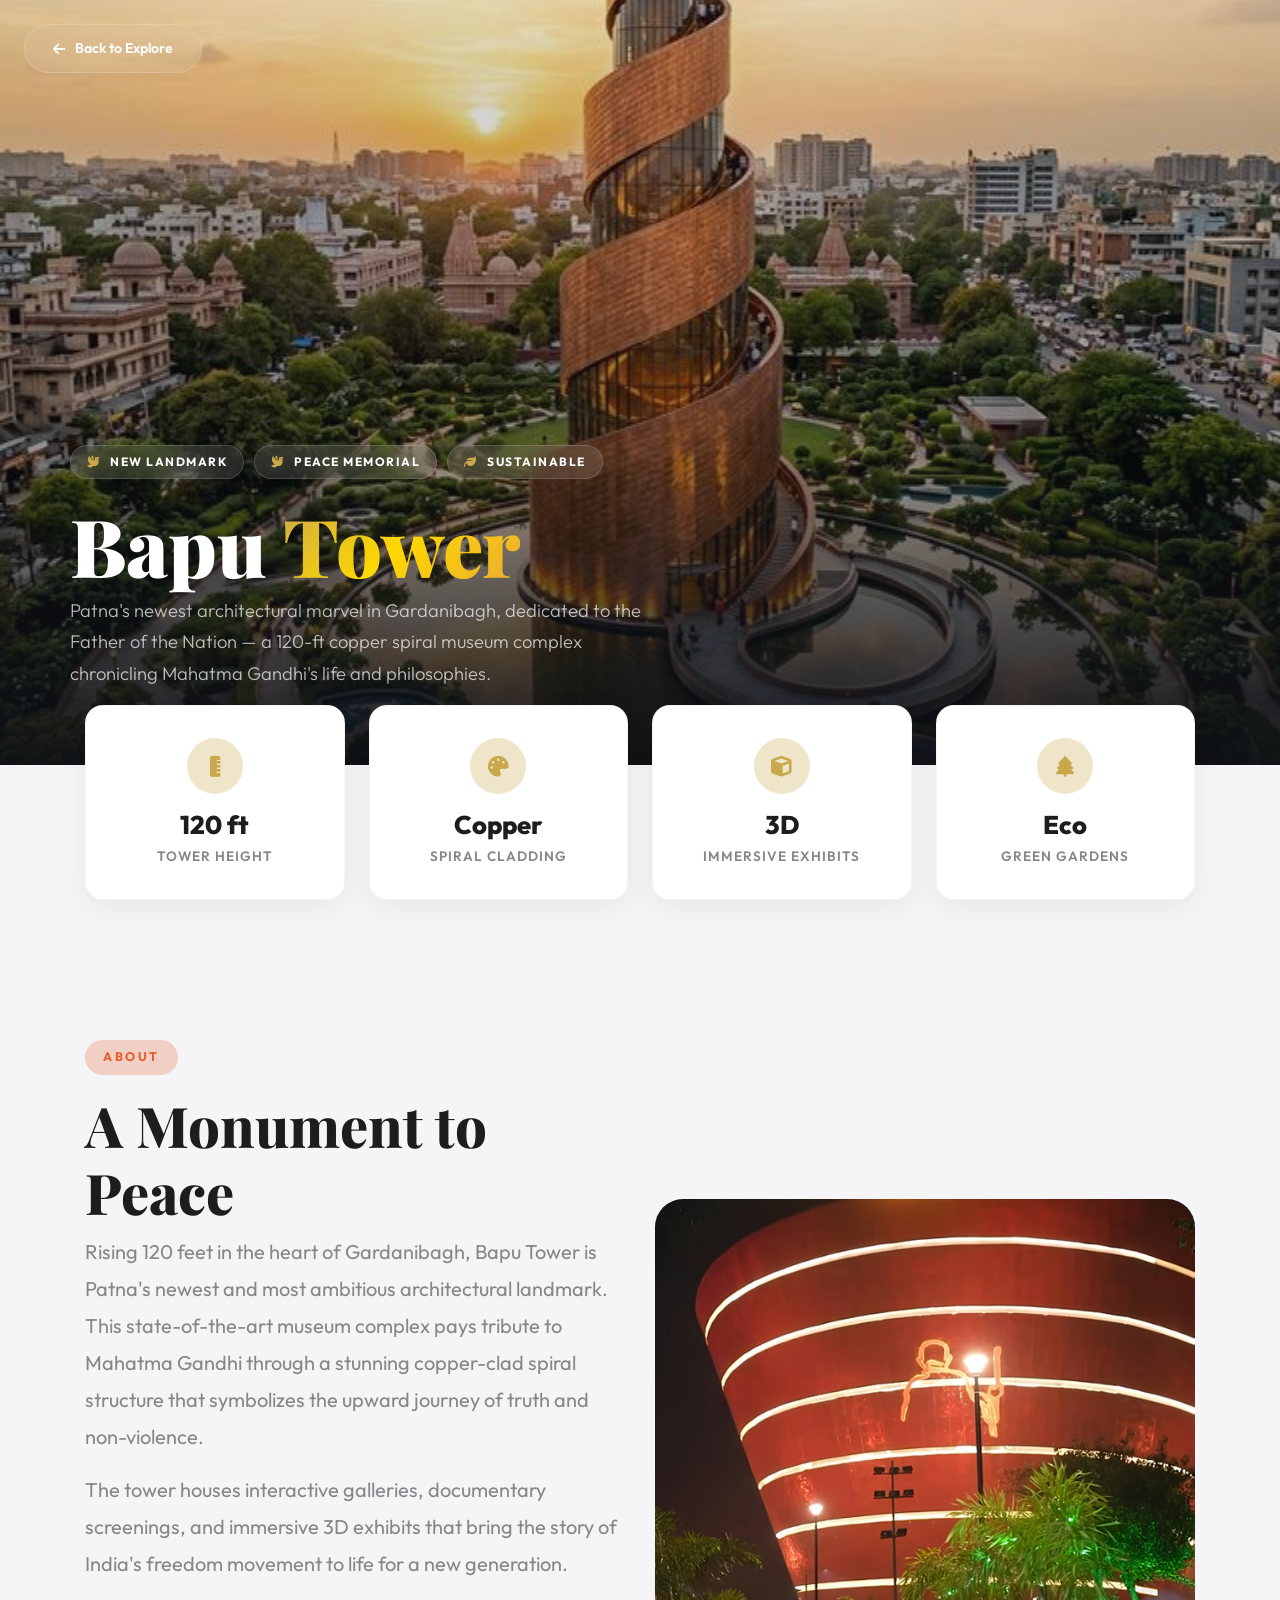
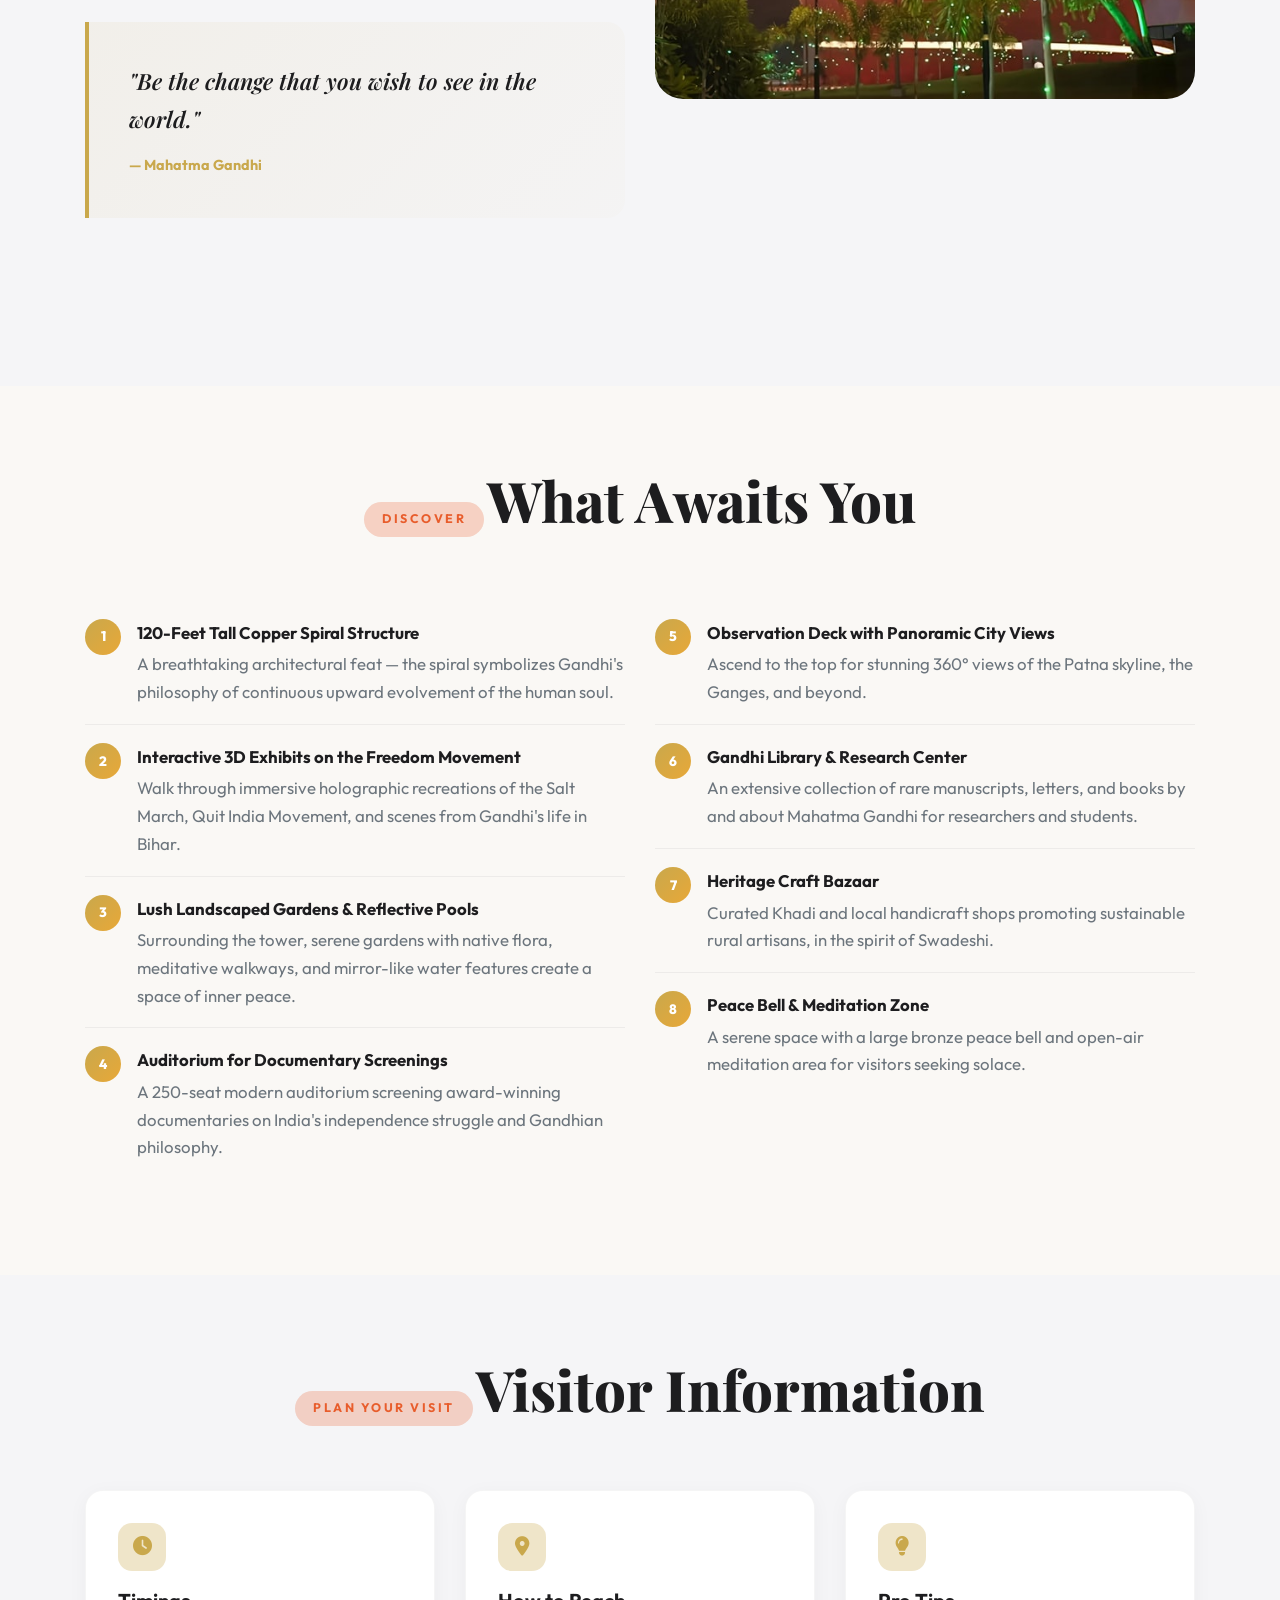
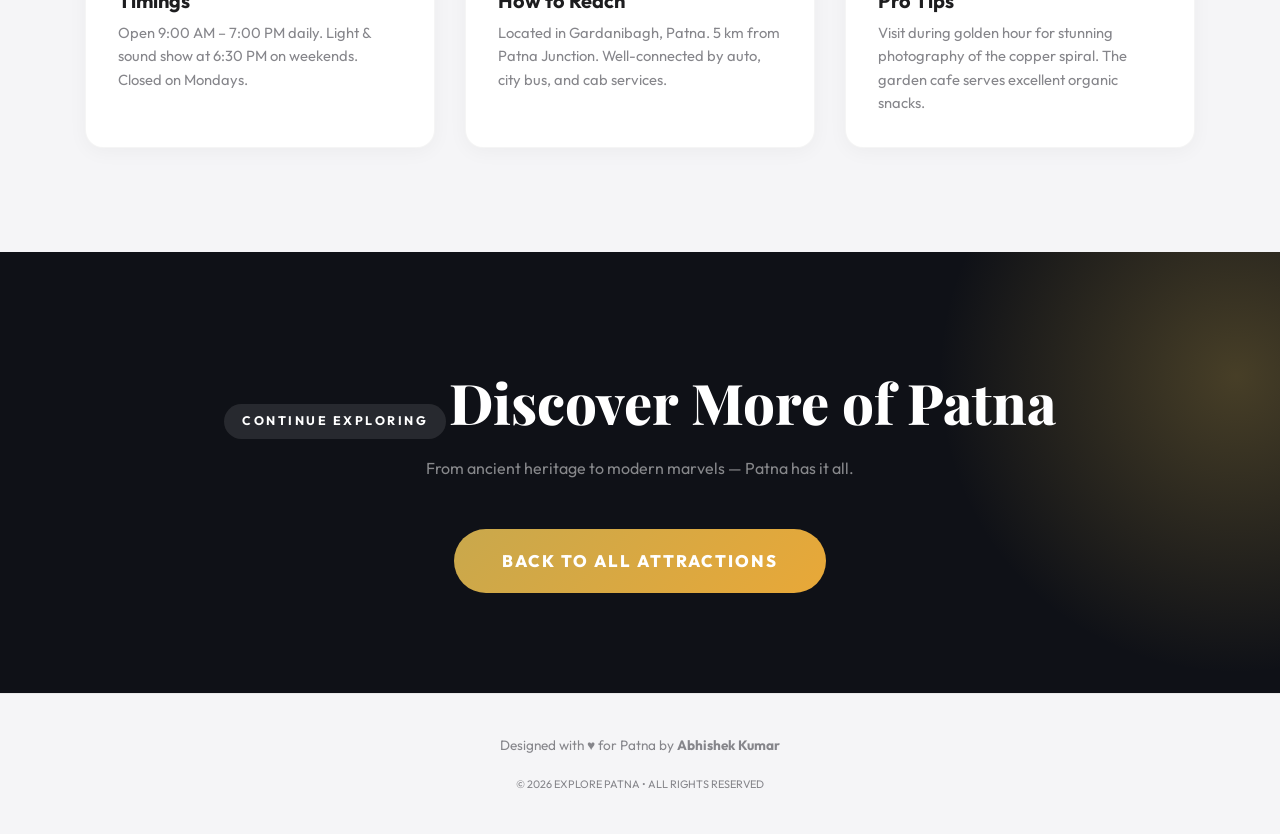
==== bapu-tower.html @ c79db384 "Initial commit: Patna Tourism Heritage Showcase" ====
<!DOCTYPE html>
<html lang="en">
<head>
  <meta charset="UTF-8">
  <meta name="viewport" content="width=device-width, initial-scale=1.0">
  <meta name="description" content="Discover Bapu Tower in Gardanibagh, Patna — a stunning 120-ft copper spiral memorial dedicated to Mahatma Gandhi, featuring immersive 3D exhibits and lush gardens.">
  <title>Bapu Tower | Peace Memorial, Patna</title>
  <link href="https://fonts.googleapis.com/css2?family=Outfit:wght@300;400;500;600;700;800;900&family=Playfair+Display:wght@400;600;700;800;900&display=swap" rel="stylesheet">
  <link rel="stylesheet" href="https://cdnjs.cloudflare.com/ajax/libs/font-awesome/6.4.0/css/all.min.css">
  <link href="https://stackpath.bootstrapcdn.com/bootstrap/4.5.2/css/bootstrap.min.css" rel="stylesheet">
  <link rel="stylesheet" href="style.css">
  <style>
    .detail-hero {
      min-height: 85vh;
      position: relative;
      display: flex;
      align-items: flex-end;
      overflow: hidden;
    }
    .detail-hero-bg {
      position: absolute;
      inset: 0;
      background-size: cover;
      background-position: center;
      background-attachment: fixed;
      z-index: 0;
    }
    .detail-hero-bg::after {
      content: '';
      position: absolute;
      inset: 0;
      background: linear-gradient(to top, rgba(15,17,23,0.95) 0%, rgba(15,17,23,0.4) 40%, rgba(15,17,23,0.1) 100%);
    }
    .detail-hero-content {
      position: relative;
      z-index: 10;
      color: white;
      padding: 80px 0 60px;
      width: 100%;
    }
    .detail-hero-content .badge-group { display: flex; gap: 10px; flex-wrap: wrap; margin-bottom: 1.5rem; }
    .detail-hero-content .badge-item {
      padding: 6px 16px;
      background: rgba(255,255,255,0.1);
      backdrop-filter: blur(12px);
      border: 1px solid rgba(255,255,255,0.15);
      border-radius: 100px;
      font-size: 0.75rem;
      font-weight: 700;
      text-transform: uppercase;
      letter-spacing: 1.5px;
      color: white;
    }
    .detail-hero-content .badge-item i { margin-right: 6px; color: var(--gold); }
    .detail-hero-content h1 {
      font-family: 'Playfair Display', serif;
      font-size: clamp(2.5rem, 7vw, 5rem);
      font-weight: 900;
      line-height: 1.05;
      margin-bottom: 0.5rem;
    }
    .detail-hero-content h1 span {
      background: linear-gradient(135deg, #C9A84C, #FFD700, #E8A838);
      -webkit-background-clip: text;
      background-clip: text;
      -webkit-text-fill-color: transparent;
    }
    .detail-hero-content .subtitle {
      font-size: 1.15rem;
      font-weight: 300;
      color: rgba(255,255,255,0.7);
      max-width: 600px;
      line-height: 1.7;
    }
    .back-btn {
      display: inline-flex;
      align-items: center;
      gap: 10px;
      padding: 12px 28px;
      background: rgba(255,255,255,0.08);
      backdrop-filter: blur(20px);
      border: 1px solid rgba(255,255,255,0.15);
      border-radius: 100px;
      color: white;
      font-weight: 600;
      font-size: 0.88rem;
      text-decoration: none !important;
      transition: var(--transition);
      position: fixed;
      top: 24px;
      left: 24px;
      z-index: 1050;
    }
    .back-btn:hover {
      background: white;
      color: var(--primary);
      transform: translateX(-4px);
      box-shadow: 0 12px 32px rgba(0,0,0,0.2);
    }
    .info-grid {
      display: grid;
      grid-template-columns: repeat(auto-fit, minmax(220px, 1fr));
      gap: 24px;
      margin: -60px 0 60px;
      position: relative;
      z-index: 20;
    }
    .info-card {
      background: var(--card-bg);
      border-radius: var(--radius-md);
      padding: 32px 28px;
      text-align: center;
      border: 1px solid rgba(0,0,0,0.04);
      box-shadow: 0 8px 32px rgba(0,0,0,0.06);
      transition: var(--transition);
    }
    .info-card:hover {
      transform: translateY(-6px);
      box-shadow: 0 16px 48px rgba(0,0,0,0.1);
      border-color: var(--gold);
    }
    .info-card .icon {
      width: 56px;
      height: 56px;
      border-radius: 50%;
      background: var(--gold-glow);
      display: flex;
      align-items: center;
      justify-content: center;
      margin: 0 auto 16px;
      font-size: 1.3rem;
      color: var(--gold);
    }
    .info-card h4 { font-weight: 800; font-size: 1.6rem; margin-bottom: 4px; }
    .info-card p { color: var(--text-muted); font-size: 0.85rem; font-weight: 600; text-transform: uppercase; letter-spacing: 1px; margin: 0; }
    .content-section { padding: 80px 0; }
    .content-section .lead-text {
      font-size: 1.25rem;
      line-height: 1.85;
      color: var(--text-muted);
      max-width: 800px;
    }
    .feature-list { list-style: none; padding: 0; }
    .feature-list li {
      padding: 18px 0;
      border-bottom: 1px solid rgba(0,0,0,0.05);
      display: flex;
      align-items: flex-start;
      gap: 16px;
      font-size: 1.05rem;
    }
    .feature-list li:last-child { border: none; }
    .feature-list li .num {
      width: 36px;
      height: 36px;
      border-radius: 50%;
      background: linear-gradient(135deg, var(--gold), #E8A838);
      color: white;
      display: flex;
      align-items: center;
      justify-content: center;
      font-weight: 800;
      font-size: 0.85rem;
      flex-shrink: 0;
    }
    .gallery-item {
      border-radius: var(--radius-md);
      overflow: hidden;
      height: 240px;
      position: relative;
    }
    .gallery-item img {
      width: 100%;
      height: 100%;
      object-fit: cover;
      transition: transform 0.8s ease;
    }
    .gallery-item:hover img { transform: scale(1.08); }
    .cta-section {
      padding: 100px 0;
      background: var(--secondary);
      color: white;
      text-align: center;
      position: relative;
      overflow: hidden;
    }
    .cta-section::before {
      content: '';
      position: absolute;
      top: -40%;
      right: -20%;
      width: 600px;
      height: 600px;
      background: radial-gradient(circle, var(--gold-glow), transparent 70%);
    }
    .cta-section .btn-explore {
      padding: 18px 48px;
      background: linear-gradient(135deg, var(--gold), #E8A838);
      color: white;
      border: none;
      border-radius: 100px;
      font-weight: 800;
      font-size: 1.05rem;
      text-transform: uppercase;
      letter-spacing: 2px;
      transition: var(--transition);
      text-decoration: none !important;
      display: inline-block;
    }
    .cta-section .btn-explore:hover {
      transform: translateY(-6px);
      box-shadow: 0 16px 40px rgba(201,168,76,0.4);
      color: white;
    }
    .tip-card {
      background: var(--card-bg);
      border-radius: var(--radius-md);
      padding: 32px;
      border: 1px solid rgba(0,0,0,0.04);
      box-shadow: 0 4px 20px rgba(0,0,0,0.04);
      transition: var(--transition);
      height: 100%;
    }
    .tip-card:hover {
      transform: translateY(-6px);
      box-shadow: 0 12px 36px rgba(0,0,0,0.08);
      border-color: var(--gold);
    }
    .tip-card .tip-icon {
      width: 48px;
      height: 48px;
      border-radius: 14px;
      background: var(--gold-glow);
      display: flex;
      align-items: center;
      justify-content: center;
      font-size: 1.2rem;
      color: var(--gold);
      margin-bottom: 18px;
    }
    .tip-card h5 { font-weight: 700; margin-bottom: 8px; }
    .tip-card p { color: var(--text-muted); font-size: 0.92rem; margin: 0; line-height: 1.6; }
    .detail-footer {
      padding: 40px 0;
      text-align: center;
      color: var(--text-muted);
      font-size: 0.85rem;
      border-top: 1px solid rgba(0,0,0,0.05);
    }

    /* Quote */
    .gandhi-quote {
      background: linear-gradient(135deg, rgba(201,168,76,0.08), rgba(201,168,76,0.02));
      border-left: 4px solid var(--gold);
      border-radius: 0 var(--radius-md) var(--radius-md) 0;
      padding: 40px;
      margin: 40px 0;
    }
    .gandhi-quote blockquote {
      font-family: 'Playfair Display', serif;
      font-size: 1.4rem;
      font-style: italic;
      font-weight: 600;
      color: var(--text-main);
      margin: 0;
      line-height: 1.7;
    }
    .gandhi-quote cite {
      display: block;
      margin-top: 16px;
      font-size: 0.9rem;
      color: var(--gold);
      font-weight: 700;
      font-style: normal;
    }

    @media (max-width: 768px) {
      .info-grid { grid-template-columns: repeat(2, 1fr); margin-top: -30px; }
      .back-btn { padding: 10px 20px; font-size: 0.8rem; top: 16px; left: 16px; }
      .detail-hero { min-height: 70vh; }
    }
  </style>
</head>
<body>
  <a href="index.html" class="back-btn"><i class="fas fa-arrow-left"></i> Back to Explore</a>

  <!-- Hero -->
  <section class="detail-hero">
    <div class="detail-hero-bg" style="background-image: url('images/bapu-tower-hero.png');"></div>
    <div class="container detail-hero-content">
      <div class="badge-group">
        <span class="badge-item"><i class="fas fa-dove"></i> New Landmark</span>
        <span class="badge-item"><i class="fas fa-dove"></i> Peace Memorial</span>
        <span class="badge-item"><i class="fas fa-leaf"></i> Sustainable</span>
      </div>
      <h1>Bapu <span>Tower</span></h1>
      <p class="subtitle">Patna's newest architectural marvel in Gardanibagh, dedicated to the Father of the Nation — a 120-ft copper spiral museum complex chronicling Mahatma Gandhi's life and philosophies.</p>
    </div>
  </section>

  <!-- Quick Info -->
  <div class="container">
    <div class="info-grid">
      <div class="info-card">
        <div class="icon"><i class="fas fa-ruler-vertical"></i></div>
        <h4>120 ft</h4>
        <p>Tower Height</p>
      </div>
      <div class="info-card">
        <div class="icon"><i class="fas fa-palette"></i></div>
        <h4>Copper</h4>
        <p>Spiral Cladding</p>
      </div>
      <div class="info-card">
        <div class="icon"><i class="fas fa-cube"></i></div>
        <h4>3D</h4>
        <p>Immersive Exhibits</p>
      </div>
      <div class="info-card">
        <div class="icon"><i class="fas fa-tree"></i></div>
        <h4>Eco</h4>
        <p>Green Gardens</p>
      </div>
    </div>
  </div>

  <!-- About -->
  <section class="content-section">
    <div class="container">
      <div class="row align-items-center">
        <div class="col-lg-6 mb-5">
          <span class="section-badge">About</span>
          <h2 class="section-title">A Monument to Peace</h2>
          <p class="lead-text">
            Rising 120 feet in the heart of Gardanibagh, Bapu Tower is Patna's newest and most ambitious architectural landmark. This state-of-the-art museum complex pays tribute to Mahatma Gandhi through a stunning copper-clad spiral structure that symbolizes the upward journey of truth and non-violence.
          </p>
          <p class="lead-text mt-3">
            The tower houses interactive galleries, documentary screenings, and immersive 3D exhibits that bring the story of India's freedom movement to life for a new generation.
          </p>

          <div class="gandhi-quote">
            <blockquote>"Be the change that you wish to see in the world."</blockquote>
            <cite>— Mahatma Gandhi</cite>
          </div>
        </div>
        <div class="col-lg-6 mb-5">
          <div class="gallery-item" style="height: 500px; border-radius: var(--radius-lg);">
            <img src="images/bapu tower.jpg" alt="Bapu Tower Patna">
          </div>
        </div>
      </div>
    </div>
  </section>

  <!-- Features -->
  <section class="content-section" style="background: var(--bg-warm);">
    <div class="container">
      <div class="text-center mb-5">
        <span class="section-badge">Discover</span>
        <h2 class="section-title">What Awaits You</h2>
      </div>
      <div class="row">
        <div class="col-lg-6">
          <ul class="feature-list">
            <li>
              <span class="num">1</span>
              <div>
                <strong>120-Feet Tall Copper Spiral Structure</strong>
                <p class="text-muted mt-1 mb-0">A breathtaking architectural feat — the spiral symbolizes Gandhi's philosophy of continuous upward evolvement of the human soul.</p>
              </div>
            </li>
            <li>
              <span class="num">2</span>
              <div>
                <strong>Interactive 3D Exhibits on the Freedom Movement</strong>
                <p class="text-muted mt-1 mb-0">Walk through immersive holographic recreations of the Salt March, Quit India Movement, and scenes from Gandhi's life in Bihar.</p>
              </div>
            </li>
            <li>
              <span class="num">3</span>
              <div>
                <strong>Lush Landscaped Gardens & Reflective Pools</strong>
                <p class="text-muted mt-1 mb-0">Surrounding the tower, serene gardens with native flora, meditative walkways, and mirror-like water features create a space of inner peace.</p>
              </div>
            </li>
            <li>
              <span class="num">4</span>
              <div>
                <strong>Auditorium for Documentary Screenings</strong>
                <p class="text-muted mt-1 mb-0">A 250-seat modern auditorium screening award-winning documentaries on India's independence struggle and Gandhian philosophy.</p>
              </div>
            </li>
          </ul>
        </div>
        <div class="col-lg-6">
          <ul class="feature-list">
            <li>
              <span class="num">5</span>
              <div>
                <strong>Observation Deck with Panoramic City Views</strong>
                <p class="text-muted mt-1 mb-0">Ascend to the top for stunning 360° views of the Patna skyline, the Ganges, and beyond.</p>
              </div>
            </li>
            <li>
              <span class="num">6</span>
              <div>
                <strong>Gandhi Library & Research Center</strong>
                <p class="text-muted mt-1 mb-0">An extensive collection of rare manuscripts, letters, and books by and about Mahatma Gandhi for researchers and students.</p>
              </div>
            </li>
            <li>
              <span class="num">7</span>
              <div>
                <strong>Heritage Craft Bazaar</strong>
                <p class="text-muted mt-1 mb-0">Curated Khadi and local handicraft shops promoting sustainable rural artisans, in the spirit of Swadeshi.</p>
              </div>
            </li>
            <li>
              <span class="num">8</span>
              <div>
                <strong>Peace Bell & Meditation Zone</strong>
                <p class="text-muted mt-1 mb-0">A serene space with a large bronze peace bell and open-air meditation area for visitors seeking solace.</p>
              </div>
            </li>
          </ul>
        </div>
      </div>
    </div>
  </section>

  <!-- Visitor Tips -->
  <section class="content-section">
    <div class="container">
      <div class="text-center mb-5">
        <span class="section-badge">Plan Your Visit</span>
        <h2 class="section-title">Visitor Information</h2>
      </div>
      <div class="row">
        <div class="col-md-4 mb-4">
          <div class="tip-card">
            <div class="tip-icon"><i class="fas fa-clock"></i></div>
            <h5>Timings</h5>
            <p>Open 9:00 AM – 7:00 PM daily. Light & sound show at 6:30 PM on weekends. Closed on Mondays.</p>
          </div>
        </div>
        <div class="col-md-4 mb-4">
          <div class="tip-card">
            <div class="tip-icon"><i class="fas fa-location-dot"></i></div>
            <h5>How to Reach</h5>
            <p>Located in Gardanibagh, Patna. 5 km from Patna Junction. Well-connected by auto, city bus, and cab services.</p>
          </div>
        </div>
        <div class="col-md-4 mb-4">
          <div class="tip-card">
            <div class="tip-icon"><i class="fas fa-lightbulb"></i></div>
            <h5>Pro Tips</h5>
            <p>Visit during golden hour for stunning photography of the copper spiral. The garden cafe serves excellent organic snacks.</p>
          </div>
        </div>
      </div>
    </div>
  </section>

  <!-- CTA -->
  <section class="cta-section">
    <div class="container position-relative" style="z-index: 5;">
      <span class="section-badge text-white" style="background: rgba(255,255,255,0.1);">Continue Exploring</span>
      <h2 class="section-title text-white mt-3">Discover More of Patna</h2>
      <p class="text-white-50 mb-5 mx-auto" style="max-width: 500px;">From ancient heritage to modern marvels — Patna has it all.</p>
      <a href="index.html" class="btn-explore">Back to All Attractions</a>
    </div>
  </section>

  <footer class="detail-footer">
    <p>Designed with &hearts; for Patna by <strong>Abhishek Kumar</strong></p>
    <small>© 2026 EXPLORE PATNA • ALL RIGHTS RESERVED</small>
  </footer>

  <script src="https://code.jquery.com/jquery-3.5.1.min.js"></script>
  <script src="https://stackpath.bootstrapcdn.com/bootstrap/4.5.2/js/bootstrap.min.js"></script>
  <script>
    const savedTheme = localStorage.getItem('theme') || 'light';
    document.documentElement.setAttribute('data-theme', savedTheme);
    window.addEventListener('scroll', () => {
      const hero = document.querySelector('.detail-hero-bg');
      if (hero) hero.style.transform = `translateY(${window.scrollY * 0.35}px)`;
    });
    const observer = new IntersectionObserver((entries) => {
      entries.forEach(entry => {
        if (entry.isIntersecting) {
          entry.target.style.opacity = '1';
          entry.target.style.transform = 'translateY(0)';
        }
      });
    }, { threshold: 0.1 });
    document.querySelectorAll('.info-card, .tip-card, .feature-list li').forEach(el => {
      el.style.opacity = '0';
      el.style.transform = 'translateY(30px)';
      el.style.transition = 'all 0.6s cubic-bezier(0.22, 1, 0.36, 1)';
      observer.observe(el);
    });
  </script>
</body>
</html>
---- style.css ----
@import url('https://fonts.googleapis.com/css2?family=Outfit:wght@300;400;500;600;700;800;900&display=swap');
@import url('https://fonts.googleapis.com/css2?family=Playfair+Display:wght@400;600;700;800;900&display=swap');

:root {
  /* Refined Luxury Palette */
  --primary: #E85D2C;
  --primary-light: #FF8B5E;
  --primary-glow: rgba(232, 93, 44, 0.25);
  --secondary: #0F1117;
  --accent: #1BA8D5;
  --accent-glow: rgba(27, 168, 213, 0.2);
  --gold: #C9A84C;
  --gold-glow: rgba(201, 168, 76, 0.3);
  --success: #2ECC71;
  --white: #ffffff;
  --bg-light: #F5F5F7;
  --bg-warm: #FAF8F5;
  --text-main: #1D1D1F;
  --text-muted: #86868B;
  --card-bg: #ffffff;

  /* Glass */
  --glass-bg: rgba(255, 255, 255, 0.72);
  --glass-border: rgba(255, 255, 255, 0.5);
  --glass-shadow: 0 8px 32px rgba(31, 38, 135, 0.08);
  --dark-glass-bg: rgba(0, 0, 0, 0.55);
  --dark-glass-border: rgba(255, 255, 255, 0.12);

  /* System */
  --radius-lg: 28px;
  --radius-md: 18px;
  --radius-sm: 12px;
  --transition: all 0.45s cubic-bezier(0.22, 1, 0.36, 1);
  --card-height: 480px;
  --tikuli-gold: #C9A84C;
  --tikuli-glow: rgba(201, 168, 76, 0.4);
}

/* ═══ DARK MODE ═══ */
[data-theme="dark"] {
  --bg-light: #0B0C10;
  --bg-warm: #0F1117;
  --white: #16181D;
  --card-bg: #1A1C22;
  --text-main: #E8E8ED;
  --text-muted: #8E8E93;
  --glass-bg: rgba(22, 24, 29, 0.85);
  --glass-border: rgba(255, 255, 255, 0.06);
  --glass-shadow: 0 8px 32px rgba(0, 0, 0, 0.5);
  --secondary: #E8E8ED;
}

[data-theme="dark"] .navbar-collapse {
  background: var(--card-bg) !important;
}

[data-theme="dark"] .card { background: var(--card-bg); }
[data-theme="dark"] .pulse-card { background: var(--card-bg); }
[data-theme="dark"] .quiz-container { background: var(--card-bg); }

/* ═══ RESETS ═══ */
*, *::before, *::after { box-sizing: border-box; margin: 0; padding: 0; }

body {
  font-family: 'Outfit', sans-serif;
  color: var(--text-main);
  background: var(--bg-light);
  line-height: 1.65;
  overflow-x: hidden;
  -webkit-font-smoothing: antialiased;
  -moz-osx-font-smoothing: grayscale;
  cursor: none;
}

::selection { background: var(--primary); color: white; }
a, button, .card, .tab-link, .theme-toggle, .quiz-option { cursor: none; }

/* ═══ TIKULI CURSOR ═══ */
#tikuli-cursor {
  position: fixed;
  width: 22px;
  height: 22px;
  background: radial-gradient(circle, var(--tikuli-gold), #A07C2A);
  border-radius: 50%;
  pointer-events: none;
  z-index: 100001;
  mix-blend-mode: difference;
  transition: transform 0.08s ease-out, width 0.3s, height 0.3s;
}
#tikuli-cursor::after {
  content: '';
  position: absolute;
  inset: -10px;
  border: 1.5px solid var(--tikuli-gold);
  border-radius: 50%;
  opacity: 0.4;
  animation: tikuliPulse 1.8s infinite ease-out;
}
#tikuli-cursor-follower {
  position: fixed;
  width: 6px;
  height: 6px;
  background: var(--white);
  border-radius: 50%;
  pointer-events: none;
  z-index: 100001;
  transition: transform 0.18s ease-out;
}
@keyframes tikuliPulse {
  0% { transform: scale(1); opacity: 0.4; }
  100% { transform: scale(2.5); opacity: 0; }
}

/* ═══ THEME TOGGLE ═══ */
.theme-toggle {
  background: var(--glass-bg);
  border: 1px solid var(--glass-border);
  color: var(--primary);
  width: 42px;
  height: 42px;
  border-radius: 50%;
  display: flex;
  justify-content: center;
  align-items: center;
  cursor: none;
  margin-left: 12px;
  transition: var(--transition);
  backdrop-filter: blur(10px);
}
.theme-toggle:hover {
  transform: scale(1.15) rotate(20deg);
  background: var(--primary);
  color: white;
  box-shadow: 0 0 25px var(--primary-glow);
}

/* ═══ PRELOADER ═══ */
#preloader {
  position: fixed;
  inset: 0;
  background: var(--secondary);
  display: flex;
  justify-content: center;
  align-items: center;
  z-index: 100000;
  transition: opacity 0.8s ease, visibility 0.8s;
}
.loader-content {
  position: relative;
  display: flex;
  flex-direction: column;
  align-items: center;
  gap: 24px;
}
.loader-logo {
  width: 80px;
  height: auto;
  z-index: 2;
  animation: pulseLogo 2s infinite ease-in-out;
  filter: brightness(1.2);
}
.loader-ring {
  position: absolute;
  top: -12px;
  width: 104px;
  height: 104px;
  border-radius: 50%;
  border: 3px solid transparent;
  border-top-color: var(--primary);
  border-bottom-color: var(--accent);
  animation: spinRing 1.2s infinite cubic-bezier(0.22, 1, 0.36, 1);
  z-index: 1;
}
.loader-text {
  font-weight: 900;
  font-size: 1.3rem;
  letter-spacing: 6px;
  text-transform: uppercase;
  background: linear-gradient(90deg, var(--primary), var(--gold));
  -webkit-background-clip: text;
  background-clip: text;
  -webkit-text-fill-color: transparent;
  animation: floatText 2s infinite ease-in-out;
}
@keyframes spinRing {
  0% { transform: rotate(0deg); }
  100% { transform: rotate(360deg); }
}
@keyframes pulseLogo {
  0%, 100% { transform: scale(1); filter: brightness(1.2) drop-shadow(0 0 0px var(--primary-glow)); }
  50% { transform: scale(1.08); filter: brightness(1.4) drop-shadow(0 0 20px var(--primary-glow)); }
}
@keyframes floatText {
  0%, 100% { transform: translateY(0); opacity: 0.6; }
  50% { transform: translateY(-6px); opacity: 1; }
}

/* ═══ NAVBAR — REDESIGNED ═══ */
.navbar {
  padding: 1rem 4%;
  background: transparent;
  backdrop-filter: blur(0px);
  -webkit-backdrop-filter: blur(0px);
  border-bottom: 1px solid transparent;
  transition: var(--transition);
  z-index: 1030;
}
.navbar.scrolled {
  padding: 0.6rem 4%;
  background: var(--glass-bg);
  backdrop-filter: blur(24px);
  -webkit-backdrop-filter: blur(24px);
  border-bottom: 1px solid var(--glass-border);
  box-shadow: 0 4px 30px rgba(0,0,0,0.06);
}
.navbar-brand {
  font-weight: 800;
  font-size: 1.55rem;
  color: var(--primary) !important;
  display: flex;
  align-items: center;
  gap: 12px;
  letter-spacing: -0.5px;
  text-decoration: none !important;
}
.logo-img {
  height: 44px;
  filter: drop-shadow(0 2px 8px rgba(0,0,0,0.08));
  transition: var(--transition);
}
.navbar.scrolled .logo-img { height: 34px; }

.nav-link {
  font-weight: 600;
  font-size: 0.92rem;
  color: var(--text-main) !important;
  padding: 10px 18px !important;
  margin: 0 2px;
  border-radius: 100px;
  transition: var(--transition);
  letter-spacing: 0.3px;
  position: relative;
}
.nav-link::after {
  content: '';
  position: absolute;
  bottom: 4px;
  left: 50%;
  width: 0;
  height: 2px;
  background: var(--primary);
  border-radius: 2px;
  transition: var(--transition);
  transform: translateX(-50%);
}
.nav-link:hover::after, .nav-link.active::after {
  width: 60%;
}
.nav-link:hover, .nav-link.active {
  color: var(--primary) !important;
  background: var(--primary-glow);
}

/* ═══ HERO ═══ */
.hero-section {
  min-height: 100vh;
  background: linear-gradient(160deg, rgba(15,17,23,0.65), rgba(15,17,23,0.45)), url('images/patna nit.jpg') center/cover no-repeat fixed;
  display: flex;
  align-items: center;
  justify-content: center;
  position: relative;
  overflow: hidden;
}
.hero-section::after {
  content: '';
  position: absolute;
  bottom: 0;
  left: 0;
  right: 0;
  height: 180px;
  background: linear-gradient(to top, var(--bg-light), transparent);
  pointer-events: none;
  z-index: 2;
}
.hero-content { text-align: center; color: white; z-index: 10; max-width: 900px; padding: 0 20px; }
.hero-title {
  font-family: 'Playfair Display', serif;
  font-size: clamp(3rem, 9vw, 6.5rem);
  font-weight: 900;
  line-height: 1;
  margin-bottom: 1.5rem;
  animation: fadeInUp 1s cubic-bezier(0.22, 1, 0.36, 1);
}
.hero-title span {
  display: block;
  background: linear-gradient(135deg, #FF8B5E, #FFB703, #E85D2C);
  -webkit-background-clip: text;
  background-clip: text;
  -webkit-text-fill-color: transparent;
  filter: drop-shadow(0 0 30px rgba(255, 139, 94, 0.3));
}
.hero-subtitle {
  font-size: clamp(1rem, 2.5vw, 1.5rem);
  font-weight: 300;
  opacity: 0;
  animation: fadeInUp 1s 0.25s forwards;
  letter-spacing: 2px;
  color: rgba(255,255,255,0.85);
}

.tab-navigation {
  margin-top: 3.5rem;
  display: flex;
  gap: 14px;
  justify-content: center;
  flex-wrap: wrap;
  opacity: 0;
  animation: fadeInUp 1s 0.5s forwards;
}
.tab-link {
  padding: 14px 28px;
  background: rgba(255, 255, 255, 0.08);
  backdrop-filter: blur(20px);
  border: 1px solid rgba(255, 255, 255, 0.15);
  border-radius: 100px;
  color: white;
  font-weight: 600;
  font-size: 0.9rem;
  text-decoration: none !important;
  transition: var(--transition);
  display: flex;
  align-items: center;
  gap: 10px;
}
.tab-link:hover {
  background: white;
  color: var(--primary);
  transform: translateY(-6px) scale(1.04);
  box-shadow: 0 16px 40px rgba(0,0,0,0.25);
}

.scroll-indicator {
  position: absolute;
  bottom: 40px;
  left: 50%;
  transform: translateX(-50%);
  z-index: 10;
  color: white;
  font-size: 1.4rem;
  animation: scrollBounce 2s infinite;
  opacity: 0.6;
}
@keyframes scrollBounce {
  0%, 100% { transform: translateX(-50%) translateY(0); }
  50% { transform: translateX(-50%) translateY(12px); }
}
@keyframes fadeInUp {
  from { opacity: 0; transform: translateY(40px); }
  to { opacity: 1; transform: translateY(0); }
}

/* ═══ SECTION LAYOUT ═══ */
section { position: relative; }
.section-pattern {
  position: absolute;
  inset: 0;
  background-image: radial-gradient(var(--primary-glow) 0.5px, transparent 0.5px);
  background-size: 32px 32px;
  opacity: 0.06;
  pointer-events: none;
}
.section-header { text-align: center; margin-bottom: 4rem; }
.section-title {
  font-family: 'Playfair Display', serif;
  font-size: clamp(2.2rem, 5vw, 3.5rem);
  font-weight: 800;
  color: var(--text-main);
  position: relative;
  display: inline-block;
  margin-bottom: 0.5rem;
}
.section-subtitle {
  color: var(--text-muted);
  font-size: 1.05rem;
  margin-top: 8px;
}
.section-badge {
  display: inline-block;
  padding: 7px 18px;
  background: var(--primary-glow);
  color: var(--primary);
  border-radius: 50px;
  font-weight: 700;
  font-size: 0.78rem;
  text-transform: uppercase;
  letter-spacing: 2.5px;
  margin-bottom: 1rem;
}

/* ═══ CARDS — UNIFORM SIZE + PREMIUM ═══ */
.card {
  border: none;
  border-radius: var(--radius-lg);
  background: var(--card-bg);
  transition: var(--transition);
  overflow: hidden;
  box-shadow: 0 4px 24px rgba(0,0,0,0.04);
  display: flex;
  flex-direction: column;
  position: relative;
  height: 100%;
}
.card::before {
  content: '';
  position: absolute;
  inset: 0;
  border-radius: var(--radius-lg);
  border: 1px solid transparent;
  transition: var(--transition);
  z-index: 1;
  pointer-events: none;
}
.card:hover::before {
  border-color: var(--primary-light);
}
.card::after {
  content: "";
  position: absolute;
  top: 0;
  left: -120%;
  width: 80%;
  height: 100%;
  background: linear-gradient(120deg, transparent 30%, rgba(255,255,255,0.15) 50%, transparent 70%);
  transition: left 0.75s ease;
  pointer-events: none;
  z-index: 2;
}
.card:hover::after { left: 120%; }
.card:hover {
  transform: translateY(-10px);
  box-shadow: 0 24px 60px rgba(0,0,0,0.1);
}

.card-img-wrapper {
  position: relative;
  overflow: hidden;
  height: 240px;
  flex-shrink: 0;
}
.card-badge {
  position: absolute;
  top: 16px;
  right: 16px;
  padding: 5px 14px;
  background: var(--dark-glass-bg);
  backdrop-filter: blur(12px);
  color: white;
  border-radius: 50px;
  font-size: 0.7rem;
  font-weight: 700;
  text-transform: uppercase;
  letter-spacing: 1.2px;
  z-index: 10;
  border: 1px solid rgba(255,255,255,0.15);
}
.card-img-top {
  width: 100%;
  height: 100%;
  object-fit: cover;
  transition: transform 1s cubic-bezier(0.22, 1, 0.36, 1);
}
.card:hover .card-img-top { transform: scale(1.1); }

.card-body {
  padding: 28px;
  flex: 1;
  display: flex;
  flex-direction: column;
}
.card-label {
  font-size: 0.72rem;
  font-weight: 800;
  color: var(--primary);
  text-transform: uppercase;
  margin-bottom: 6px;
  letter-spacing: 1.5px;
}
.card-title {
  font-family: 'Playfair Display', serif;
  font-size: 1.35rem;
  font-weight: 700;
  margin-bottom: 10px;
  color: var(--text-main);
  line-height: 1.3;
}
.card-info-row {
  display: flex;
  gap: 12px;
  margin-bottom: 14px;
  flex-wrap: wrap;
}
.card-info-item {
  display: flex;
  align-items: center;
  gap: 5px;
  font-size: 0.78rem;
  color: var(--text-muted);
  font-weight: 500;
}
.card-info-item i { color: var(--primary); font-size: 0.75rem; }
.card-text {
  color: var(--text-muted);
  font-size: 0.92rem;
  line-height: 1.65;
  margin-bottom: 18px;
}
.read-more-btn {
  background: var(--primary);
  color: white;
  padding: 11px 26px;
  border-radius: 100px;
  font-weight: 700;
  font-size: 0.85rem;
  border: none;
  transition: var(--transition);
  display: inline-flex;
  align-items: center;
  gap: 8px;
  margin-top: auto;
  width: fit-content;
}
.read-more-btn:hover {
  background: var(--secondary);
  transform: translateX(6px);
  box-shadow: 0 8px 20px rgba(0,0,0,0.12);
}

/* ═══ CITY PULSE DASHBOARD ═══ */
.city-pulse-section { padding: 80px 0 40px; }
.ultra-clock {
  font-size: 3rem;
  font-weight: 800;
  letter-spacing: -2px;
  background: linear-gradient(135deg, var(--primary), var(--accent));
  -webkit-background-clip: text;
  background-clip: text;
  -webkit-text-fill-color: transparent;
  line-height: 1;
  font-variant-numeric: tabular-nums;
}
.pulse-card {
  padding: 28px;
  border-radius: var(--radius-lg);
  height: 100%;
  transition: var(--transition);
  border: 1px solid rgba(0,0,0,0.04);
  background: var(--card-bg);
  box-shadow: 0 4px 24px rgba(0,0,0,0.04);
}
.pulse-card:hover {
  transform: translateY(-8px);
  border-color: var(--primary-light);
  box-shadow: 0 16px 40px rgba(0,0,0,0.08);
}
.pulse-card-header {
  display: flex;
  align-items: center;
  gap: 10px;
  margin-bottom: 20px;
  font-weight: 700;
  text-transform: uppercase;
  letter-spacing: 2px;
  font-size: 0.75rem;
  color: var(--primary);
}
.weather-brief { display: flex; align-items: center; gap: 20px; }
.temp-big { font-size: 4rem; font-weight: 800; line-height: 1; }
.weather-meta .condition { font-weight: 700; font-size: 1rem; }
.weather-meta .location { font-size: 0.85rem; color: var(--text-muted); margin-top: 4px; }
.weather-icon-big { margin-left: auto; font-size: 3rem; color: var(--primary); opacity: 0.3; }
.aqi-bar { height: 6px; background: rgba(0,0,0,0.04); border-radius: 3px; overflow: hidden; }
[data-theme="dark"] .aqi-bar { background: rgba(255,255,255,0.08); }
.aqi-progress { height: 100%; background: linear-gradient(90deg, #2ECC71, #F1C40F, #E67E22); border-radius: 3px; }
.event-name { font-family: 'Playfair Display', serif; font-size: 1.6rem; font-weight: 800; }
.countdown-grid { display: flex; gap: 18px; }
.countdown-item { text-align: center; }
.countdown-item span { display: block; font-size: 2.2rem; font-weight: 800; line-height: 1; }
.countdown-item .unit { font-size: 0.65rem; font-weight: 700; color: var(--text-muted); letter-spacing: 1px; margin-top: 4px; }

/* ═══ QUIZ ═══ */
.quiz-container {
  background: var(--card-bg);
  border: 1px solid rgba(0,0,0,0.04);
  border-radius: var(--radius-lg);
  padding: 40px;
  box-shadow: 0 8px 32px rgba(0,0,0,0.04);
  max-width: 560px;
  margin: 0 auto;
}
.quiz-option {
  padding: 16px 24px;
  background: var(--bg-light);
  border: 1px solid transparent;
  border-radius: var(--radius-md);
  margin-bottom: 12px;
  cursor: none;
  transition: var(--transition);
  font-weight: 600;
  display: flex;
  justify-content: space-between;
  align-items: center;
}
.quiz-option:hover {
  border-color: var(--primary);
  background: var(--primary-glow);
  transform: translateX(8px);
  box-shadow: 0 4px 16px var(--primary-glow);
}

/* ═══ TIMELINE ═══ */
.heritage-timeline {
  position: relative;
  max-width: 960px;
  margin: 0 auto;
}
.heritage-timeline::after {
  content: '';
  position: absolute;
  width: 2px;
  background: linear-gradient(to bottom, var(--primary), var(--accent));
  top: 0;
  bottom: 0;
  left: 50%;
  margin-left: -1px;
}
.timeline-item {
  padding: 12px 40px;
  position: relative;
  width: 50%;
}
.timeline-item::after {
  content: '';
  position: absolute;
  width: 16px;
  height: 16px;
  right: -8px;
  background: var(--card-bg);
  border: 3px solid var(--primary);
  top: 20px;
  border-radius: 50%;
  z-index: 10;
}
.timeline-item.left { left: 0; }
.timeline-item.right { left: 50%; }
.timeline-item.right::after { left: -8px; }
.timeline-content {
  padding: 24px;
  background: var(--card-bg);
  border: 1px solid rgba(0,0,0,0.04);
  border-radius: var(--radius-md);
  box-shadow: 0 4px 16px rgba(0,0,0,0.04);
  transition: var(--transition);
}
.timeline-content:hover {
  transform: translateY(-4px);
  box-shadow: 0 12px 32px rgba(0,0,0,0.08);
  border-color: var(--primary-light);
}

/* ═══ LENS EFFECT ═══ */
.card-img-wrapper.has-lens { position: relative; overflow: hidden; }
.lens-image-after {
  position: absolute;
  inset: 0;
  object-fit: cover;
  width: 100%; height: 100%;
  clip-path: inset(0 100% 0 0);
  transition: clip-path 0.6s ease;
  z-index: 2;
}
.card-img-wrapper.has-lens:hover .lens-image-after { clip-path: inset(0 0 0 0); }
.lens-label {
  position: absolute;
  bottom: 12px;
  right: 12px;
  background: var(--primary);
  color: white;
  padding: 4px 12px;
  border-radius: 20px;
  font-size: 0.6rem;
  font-weight: 800;
  z-index: 3;
  text-transform: uppercase;
  letter-spacing: 1px;
}

/* ═══ VISHWA AI ═══ */
.vishwa-trigger {
  position: fixed;
  bottom: 28px;
  right: 28px;
  width: 64px;
  height: 64px;
  background: linear-gradient(135deg, var(--primary), var(--primary-light));
  border-radius: 50%;
  display: flex;
  justify-content: center;
  align-items: center;
  color: white;
  font-size: 1.6rem;
  box-shadow: 0 8px 30px rgba(232, 93, 44, 0.4);
  cursor: none;
  z-index: 9999;
  transition: var(--transition);
  border: none;
}
.vishwa-trigger:hover { transform: scale(1.12); box-shadow: 0 12px 40px rgba(232, 93, 44, 0.5); }
.vishwa-chat {
  position: fixed;
  bottom: 104px;
  right: 28px;
  width: 360px;
  height: 480px;
  background: var(--card-bg);
  border-radius: var(--radius-lg);
  box-shadow: 0 20px 60px rgba(0,0,0,0.18);
  display: none;
  flex-direction: column;
  overflow: hidden;
  z-index: 10000;
  border: 1px solid rgba(0,0,0,0.04);
}
.vishwa-header {
  padding: 18px 20px;
  background: linear-gradient(135deg, var(--primary), var(--primary-light));
  color: white;
  display: flex;
  align-items: center;
  gap: 14px;
}
.vishwa-body { flex: 1; padding: 18px; overflow-y: auto; background: var(--bg-light); }
.vishwa-footer {
  padding: 14px;
  border-top: 1px solid rgba(0,0,0,0.04);
  display: flex;
  gap: 10px;
  background: var(--card-bg);
}

/* ═══ CONTACT ═══ */
#contact {
  padding: 120px 0;
  background: var(--secondary) !important;
  color: white;
  position: relative;
  overflow: hidden;
}
#contact::before {
  content: '';
  position: absolute;
  top: -20%;
  right: -10%;
  width: 600px;
  height: 600px;
  background: radial-gradient(circle, var(--primary-glow) 0%, transparent 70%);
  z-index: 1;
}
#contact::after {
  content: '';
  position: absolute;
  bottom: -20%;
  left: -10%;
  width: 500px;
  height: 500px;
  background: radial-gradient(circle, var(--accent-glow) 0%, transparent 70%);
  z-index: 1;
}
.contact-wrapper { position: relative; z-index: 5; }
.contact-card {
  background: rgba(255, 255, 255, 0.03);
  backdrop-filter: blur(20px);
  -webkit-backdrop-filter: blur(20px);
  border: 1px solid rgba(255, 255, 255, 0.08);
  padding: 48px;
  border-radius: 32px;
}
.contact-form-group { margin-bottom: 1.8rem; }
.contact-label {
  display: block;
  font-size: 0.8rem;
  text-transform: uppercase;
  letter-spacing: 2px;
  font-weight: 700;
  margin-bottom: 10px;
  color: rgba(255,255,255,0.5);
}
.contact-input {
  width: 100%;
  background: rgba(255,255,255,0.04);
  border: 1px solid rgba(255,255,255,0.08);
  border-radius: 16px;
  padding: 16px 22px;
  color: white;
  font-family: inherit;
  font-size: 1rem;
  transition: var(--transition);
}
.contact-input:focus {
  background: rgba(255,255,255,0.08);
  border-color: var(--primary);
  outline: none;
  box-shadow: 0 0 0 3px var(--primary-glow);
}
.submit-btn {
  background: linear-gradient(135deg, var(--primary), var(--primary-light));
  color: white;
  width: 100%;
  padding: 18px;
  border-radius: 16px;
  border: none;
  font-weight: 800;
  font-size: 1.1rem;
  text-transform: uppercase;
  letter-spacing: 2px;
  cursor: none;
  transition: var(--transition);
}
.submit-btn:hover {
  transform: translateY(-4px);
  box-shadow: 0 12px 32px rgba(232, 93, 44, 0.4);
}
.social-hub { display: flex; gap: 16px; margin-top: 2.5rem; }
.social-btn {
  width: 52px;
  height: 52px;
  background: rgba(255,255,255,0.04);
  border: 1px solid rgba(255,255,255,0.08);
  border-radius: 50%;
  display: flex;
  align-items: center;
  justify-content: center;
  color: white;
  font-size: 1.3rem;
  text-decoration: none !important;
  transition: var(--transition);
}
.social-btn:hover {
  background: var(--primary);
  border-color: var(--primary);
  transform: translateY(-6px);
  color: white;
  box-shadow: 0 8px 24px rgba(232, 93, 44, 0.3);
}

/* ═══ TABS ═══ */
.tab-pane {
  padding: 100px 0 60px;
  animation: slideIn 0.6s cubic-bezier(0.22, 1, 0.36, 1) forwards;
}
@keyframes slideIn {
  from { opacity: 0; transform: translateY(40px); }
  to { opacity: 1; transform: translateY(0); }
}

/* ═══ WEATHER (LEGACY COMPAT) ═══ */
.weather-section { padding: 80px 0; }
.weather-container {
  background: var(--card-bg);
  border-radius: 32px;
  padding: 48px;
  box-shadow: 0 8px 40px rgba(0,0,0,0.03);
  max-width: 960px;
  margin: 0 auto;
  border: 1px solid rgba(0,0,0,0.04);
}
.current-weather { display: grid; grid-template-columns: repeat(auto-fit, minmax(240px, 1fr)); gap: 30px; align-items: center; }
.weather-main { display: flex; align-items: center; gap: 24px; }
.weather-main i { font-size: 4rem; color: #FFD60A; filter: drop-shadow(0 0 12px rgba(255,214,10,0.3)); }
.temp { font-size: 4rem; font-weight: 900; color: var(--text-main); letter-spacing: -2px; }
.weather-details { display: grid; grid-template-columns: 1fr 1fr; gap: 16px; }
.weather-detail-item { background: var(--bg-light); padding: 18px; border-radius: 16px; text-align: center; }
.weather-detail-item i { display: block; font-size: 1.3rem; margin-bottom: 8px; color: var(--primary); }

/* ═══ MODAL ═══ */
.modal-content { border-radius: 32px; overflow: hidden; border: none; }
.modal-header { padding: 24px 32px; background: var(--secondary); color: white; border: none; }
.modal-body { padding: 32px; }
#modalImage { border-radius: 20px; margin-bottom: 24px; box-shadow: 0 10px 30px rgba(0,0,0,0.08); }

/* ═══ Madhubani ═══ */
.madhubani-pattern {
  background-image:
    radial-gradient(var(--primary-glow) 1px, transparent 1px),
    radial-gradient(var(--primary-glow) 1px, transparent 1px);
  background-size: 40px 40px;
  background-position: 0 0, 20px 20px;
}

/* ═══ RESPONSIVE ═══ */
@media (max-width: 991px) {
  .navbar-collapse {
    background: var(--card-bg);
    margin-top: 1rem;
    padding: 1.5rem;
    border-radius: 24px;
    box-shadow: 0 16px 48px rgba(0,0,0,0.08);
    border: 1px solid rgba(0,0,0,0.04);
  }
  .nav-link { margin: 6px 0; }
  .tab-navigation { gap: 10px; }
  .tab-link { padding: 12px 20px; font-size: 0.82rem; }
}

@media (max-width: 768px) {
  .hero-title { font-size: 3rem; }
  .ultra-clock { font-size: 2rem; }
  .heritage-timeline::after { left: 28px; }
  .timeline-item { width: 100%; padding-left: 64px; padding-right: 20px; }
  .timeline-item::after { left: 20px; }
  .timeline-item.right { left: 0; }
  .weather-container, .contact-card { padding: 28px; }
  .card-img-wrapper { height: 200px; }
  .vishwa-chat { width: calc(100vw - 32px); right: 16px; bottom: 96px; }
  .vishwa-trigger { width: 56px; height: 56px; font-size: 1.3rem; bottom: 20px; right: 20px; }
}

@media (max-width: 480px) {
  .tab-navigation { flex-direction: column; align-items: center; }
  .tab-link { width: 100%; max-width: 280px; justify-content: center; }
  .countdown-grid { gap: 12px; }
  .countdown-item span { font-size: 1.6rem; }
}

/* ═══ SCROLLBAR ═══ */
::-webkit-scrollbar { width: 8px; }
::-webkit-scrollbar-track { background: var(--bg-light); }
::-webkit-scrollbar-thumb { background: var(--primary); border-radius: 8px; }
::-webkit-scrollbar-thumb:hover { background: #c04a1e; }

/* ═══ UTILITY ═══ */
.smallest { font-size: 0.7rem; }
.glass-morphism {
  background: var(--glass-bg);
  backdrop-filter: blur(16px);
  -webkit-backdrop-filter: blur(16px);
  border: 1px solid var(--glass-border);
}
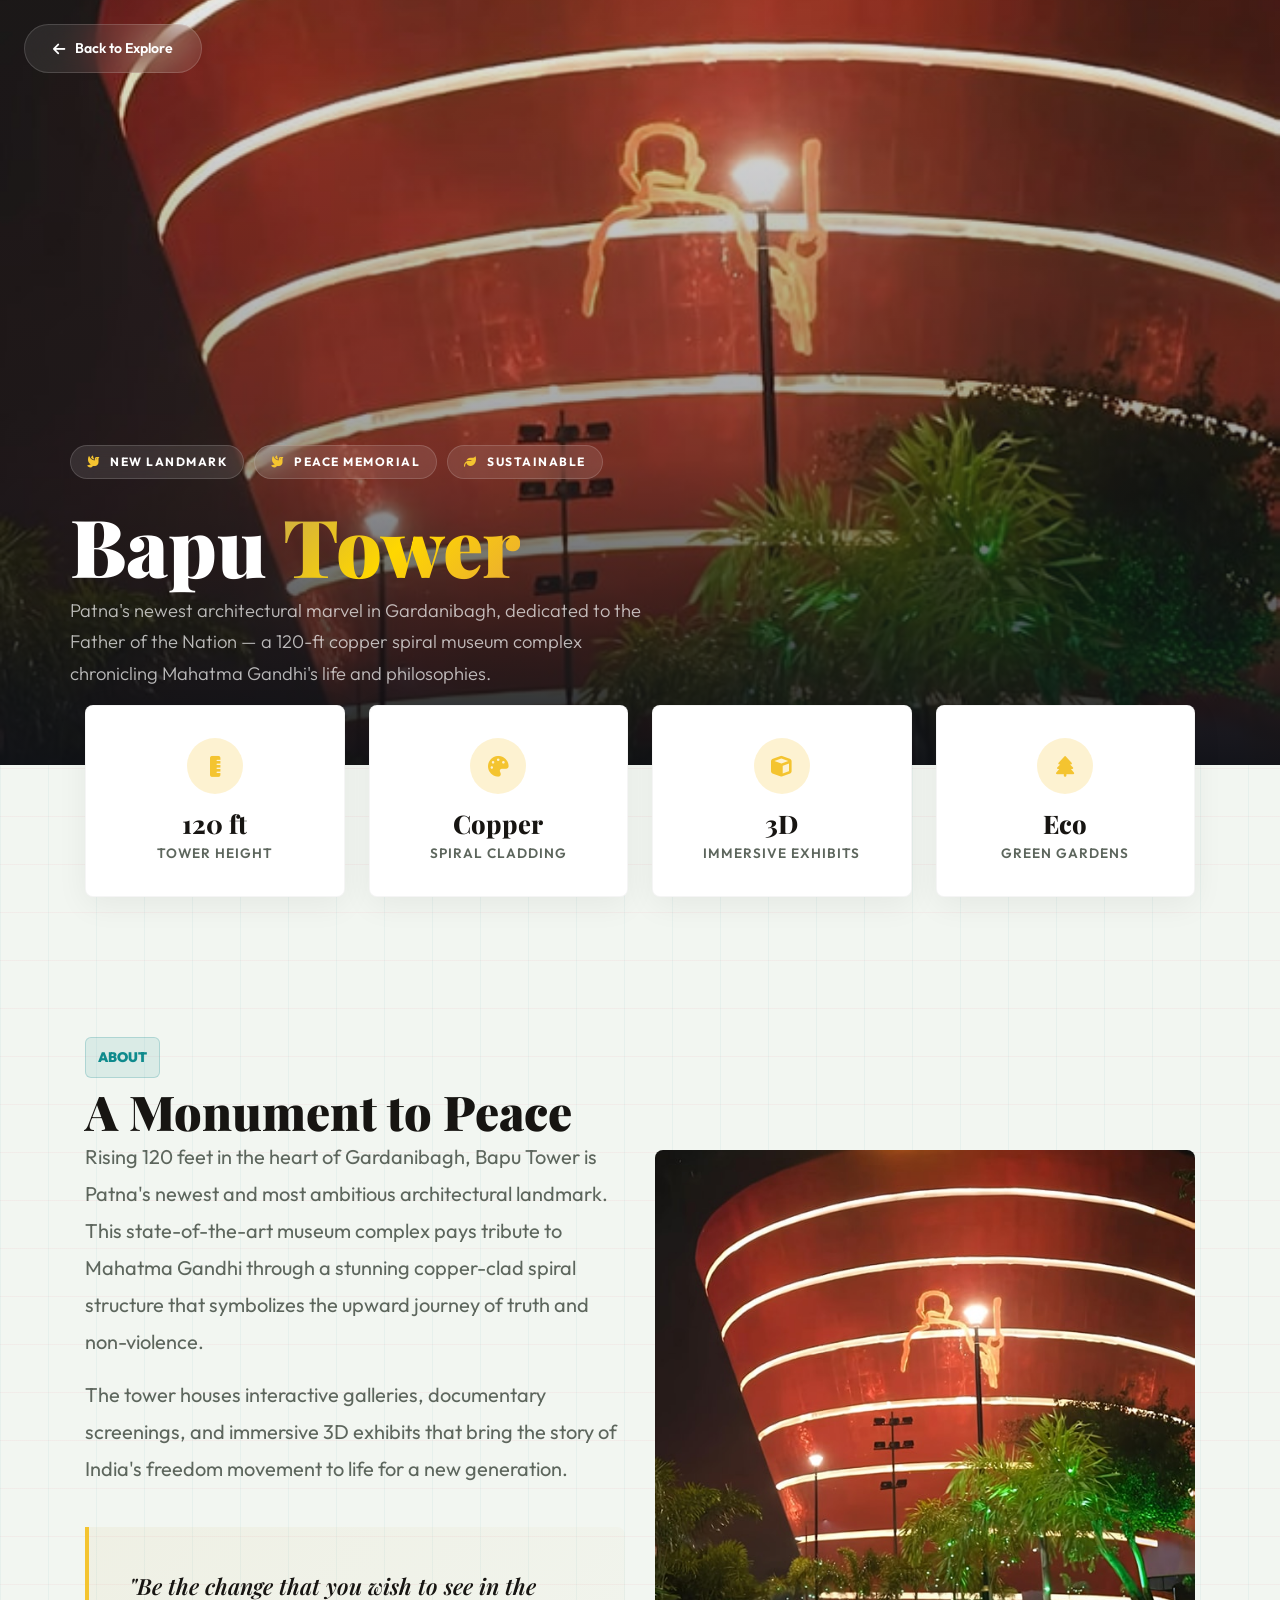
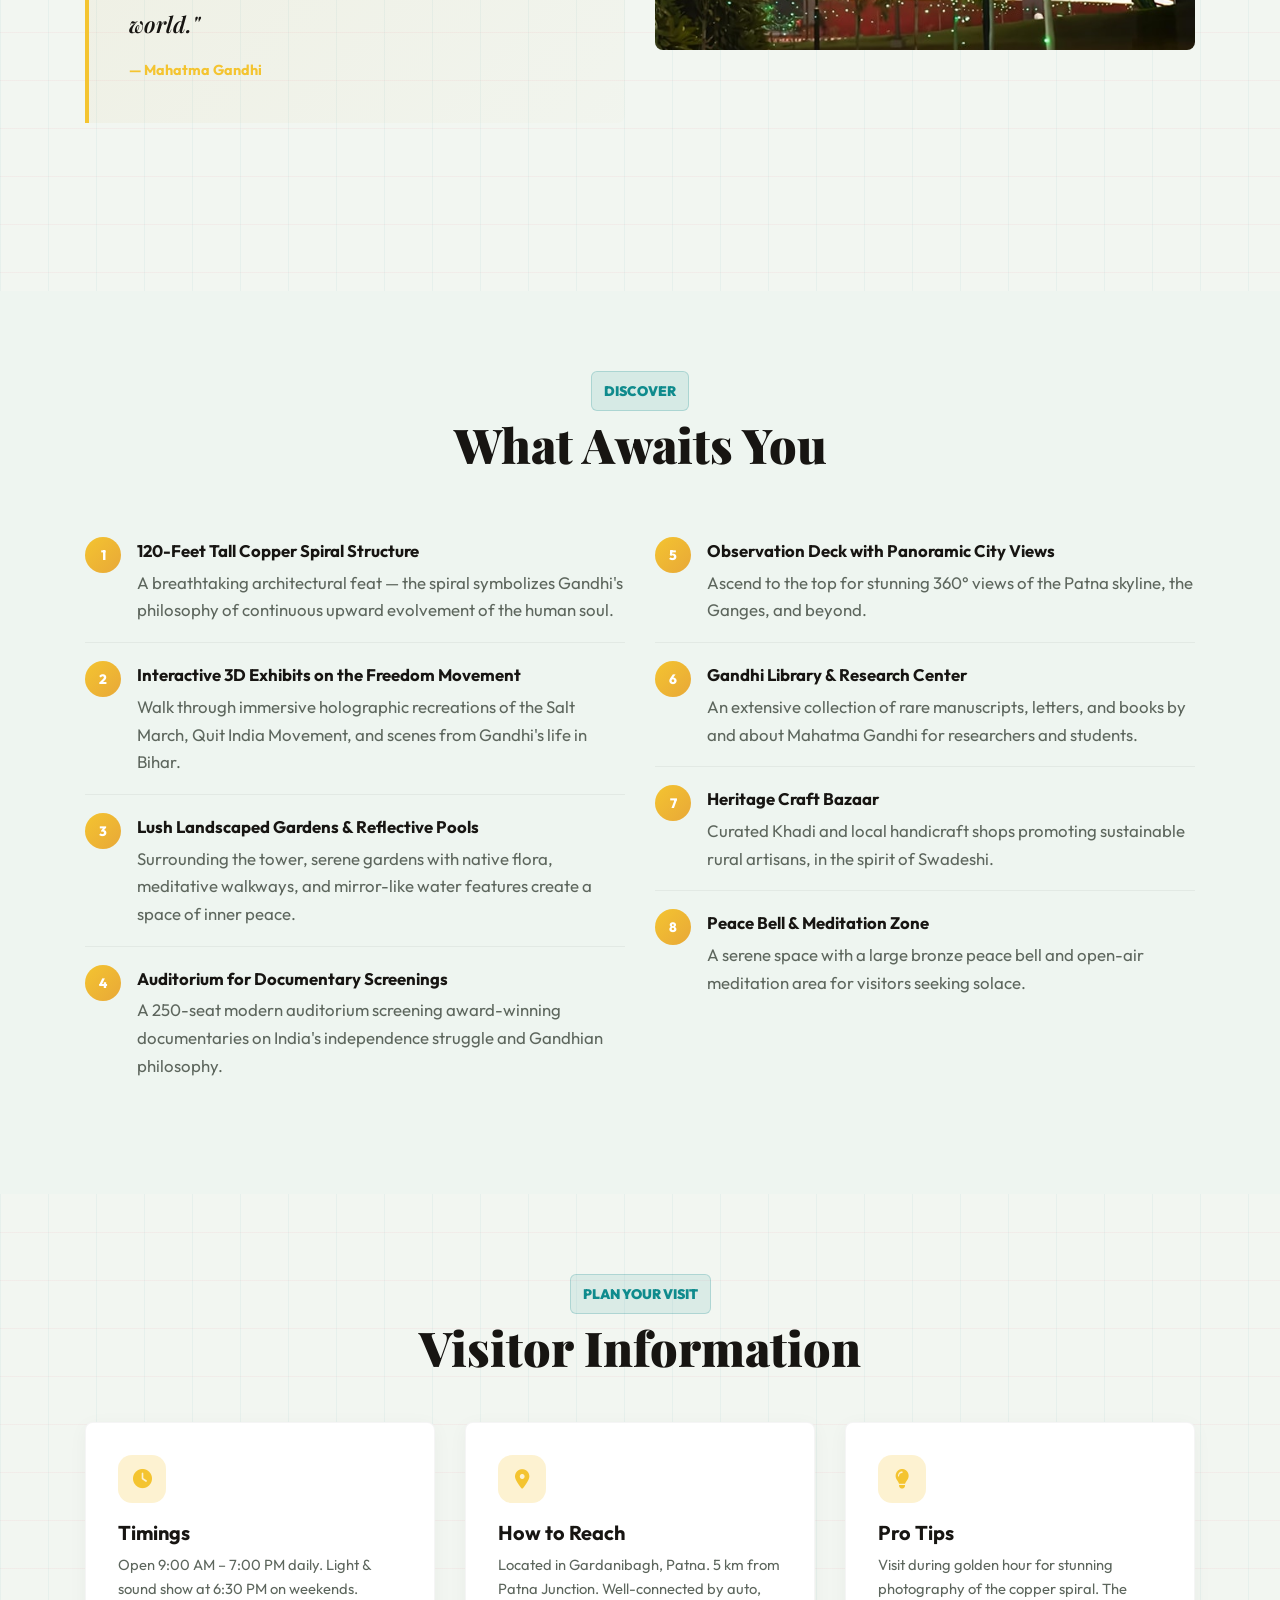
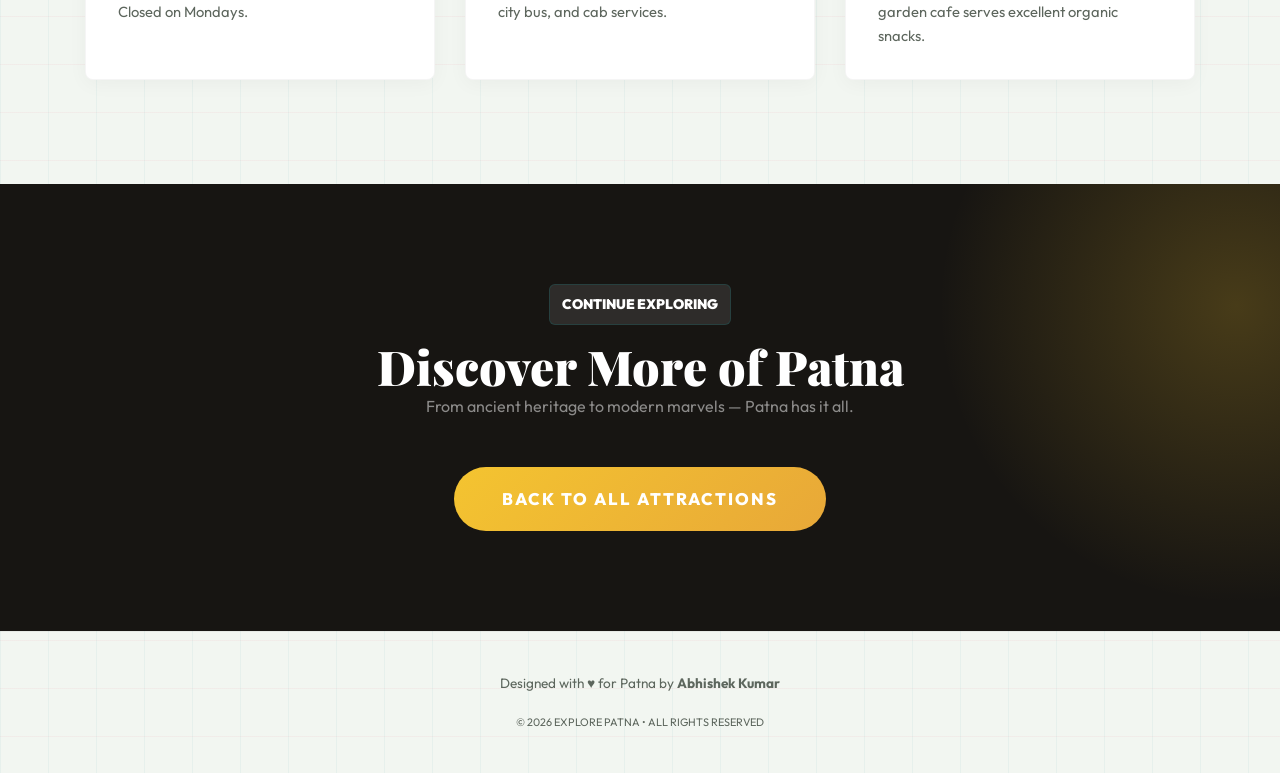
==== commit 5f4c1604: "Update site content: new category pages, styling, and navigation" ====
--- a/bapu-tower.html
+++ b/bapu-tower.html
@@ -286,7 +286,7 @@
 
   <!-- Hero -->
   <section class="detail-hero">
-    <div class="detail-hero-bg" style="background-image: url('images/bapu-tower-hero.png');"></div>
+    <div class="detail-hero-bg" style="background-image: url('images/bapu%20tower.jpg');"></div>
     <div class="container detail-hero-content">
       <div class="badge-group">
         <span class="badge-item"><i class="fas fa-dove"></i> New Landmark</span>
@@ -345,7 +345,7 @@
         </div>
         <div class="col-lg-6 mb-5">
           <div class="gallery-item" style="height: 500px; border-radius: var(--radius-lg);">
-            <img src="images/bapu tower.jpg" alt="Bapu Tower Patna">
+            <img src="images/bapu%20tower.jpg" alt="Bapu Tower Patna">
           </div>
         </div>
       </div>
--- a/style.css
+++ b/style.css
@@ -1,947 +1,1108 @@
-@import url('https://fonts.googleapis.com/css2?family=Outfit:wght@300;400;500;600;700;800;900&display=swap');
-@import url('https://fonts.googleapis.com/css2?family=Playfair+Display:wght@400;600;700;800;900&display=swap');
+/* Explore Patna redesign */
 
 :root {
-  /* Refined Luxury Palette */
-  --primary: #E85D2C;
-  --primary-light: #FF8B5E;
-  --primary-glow: rgba(232, 93, 44, 0.25);
-  --secondary: #0F1117;
-  --accent: #1BA8D5;
-  --accent-glow: rgba(27, 168, 213, 0.2);
-  --gold: #C9A84C;
-  --gold-glow: rgba(201, 168, 76, 0.3);
-  --success: #2ECC71;
+  --primary: #0f8b8d;
+  --primary-light: #2fb7a4;
+  --primary-glow: rgba(15, 139, 141, 0.18);
+  --secondary: #171512;
+  --accent: #d72638;
+  --accent-glow: rgba(215, 38, 56, 0.16);
+  --gold: #f4c430;
+  --gold-glow: rgba(244, 196, 48, 0.22);
+  --success: #2f9e44;
   --white: #ffffff;
-  --bg-light: #F5F5F7;
-  --bg-warm: #FAF8F5;
-  --text-main: #1D1D1F;
-  --text-muted: #86868B;
+  --bg-light: #f2f6f1;
+  --bg-warm: #eef5f0;
   --card-bg: #ffffff;
-
-  /* Glass */
-  --glass-bg: rgba(255, 255, 255, 0.72);
-  --glass-border: rgba(255, 255, 255, 0.5);
-  --glass-shadow: 0 8px 32px rgba(31, 38, 135, 0.08);
-  --dark-glass-bg: rgba(0, 0, 0, 0.55);
-  --dark-glass-border: rgba(255, 255, 255, 0.12);
-
-  /* System */
-  --radius-lg: 28px;
-  --radius-md: 18px;
-  --radius-sm: 12px;
-  --transition: all 0.45s cubic-bezier(0.22, 1, 0.36, 1);
-  --card-height: 480px;
-  --tikuli-gold: #C9A84C;
-  --tikuli-glow: rgba(201, 168, 76, 0.4);
-}
-
-/* ═══ DARK MODE ═══ */
-[data-theme="dark"] {
-  --bg-light: #0B0C10;
-  --bg-warm: #0F1117;
-  --white: #16181D;
-  --card-bg: #1A1C22;
-  --text-main: #E8E8ED;
-  --text-muted: #8E8E93;
-  --glass-bg: rgba(22, 24, 29, 0.85);
-  --glass-border: rgba(255, 255, 255, 0.06);
-  --glass-shadow: 0 8px 32px rgba(0, 0, 0, 0.5);
-  --secondary: #E8E8ED;
-}
-
-[data-theme="dark"] .navbar-collapse {
-  background: var(--card-bg) !important;
-}
-
-[data-theme="dark"] .card { background: var(--card-bg); }
-[data-theme="dark"] .pulse-card { background: var(--card-bg); }
-[data-theme="dark"] .quiz-container { background: var(--card-bg); }
-
-/* ═══ RESETS ═══ */
-*, *::before, *::after { box-sizing: border-box; margin: 0; padding: 0; }
+  --text-main: #171512;
+  --text-muted: #5d665d;
+  --line: #d7e0d8;
+  --panel: #e4ece6;
+  --radius-lg: 8px;
+  --radius-md: 8px;
+  --radius-sm: 6px;
+  --shadow-sm: 0 4px 16px rgba(23, 21, 18, 0.08);
+  --shadow-md: 0 12px 34px rgba(23, 21, 18, 0.12);
+  --transition: 180ms ease;
+  --font-body: "Outfit", "Trebuchet MS", sans-serif;
+  --font-heading: "Playfair Display", Georgia, serif;
+}
+
+*,
+*::before,
+*::after {
+  box-sizing: border-box;
+}
+
+html {
+  scroll-behavior: smooth;
+}
 
 body {
-  font-family: 'Outfit', sans-serif;
+  margin: 0;
   color: var(--text-main);
-  background: var(--bg-light);
+  background:
+    linear-gradient(90deg, rgba(15, 139, 141, 0.05) 1px, transparent 1px),
+    linear-gradient(180deg, rgba(215, 38, 56, 0.045) 1px, transparent 1px),
+    var(--bg-light);
+  background-size: 48px 48px;
+  font-family: var(--font-body);
+  font-size: 16px;
   line-height: 1.65;
+  letter-spacing: 0;
   overflow-x: hidden;
   -webkit-font-smoothing: antialiased;
-  -moz-osx-font-smoothing: grayscale;
-  cursor: none;
-}
-
-::selection { background: var(--primary); color: white; }
-a, button, .card, .tab-link, .theme-toggle, .quiz-option { cursor: none; }
-
-/* ═══ TIKULI CURSOR ═══ */
-#tikuli-cursor {
+  text-rendering: optimizeLegibility;
+}
+
+body.menu-open {
+  overflow: hidden;
+}
+
+img {
+  display: block;
+  max-width: 100%;
+}
+
+a {
+  color: inherit;
+}
+
+a:hover {
+  color: var(--primary);
+}
+
+button,
+a {
+  font: inherit;
+}
+
+.sr-only {
+  position: absolute;
+  width: 1px;
+  height: 1px;
+  padding: 0;
+  margin: -1px;
+  overflow: hidden;
+  clip: rect(0, 0, 0, 0);
+  white-space: nowrap;
+  border: 0;
+}
+
+.site-header {
   position: fixed;
-  width: 22px;
-  height: 22px;
-  background: radial-gradient(circle, var(--tikuli-gold), #A07C2A);
-  border-radius: 50%;
-  pointer-events: none;
-  z-index: 100001;
-  mix-blend-mode: difference;
-  transition: transform 0.08s ease-out, width 0.3s, height 0.3s;
-}
-#tikuli-cursor::after {
-  content: '';
+  top: 16px;
+  left: 16px;
+  right: 16px;
+  z-index: 1000;
+  display: flex;
+  align-items: center;
+  justify-content: space-between;
+  gap: 20px;
+  min-height: 72px;
+  padding: 12px 16px;
+  background: rgba(255, 255, 255, 0.9);
+  border: 1px solid rgba(23, 21, 18, 0.14);
+  border-radius: var(--radius-lg);
+  box-shadow: var(--shadow-sm);
+  backdrop-filter: blur(18px);
+}
+
+.site-header.is-scrolled {
+  min-height: 64px;
+  box-shadow: var(--shadow-md);
+}
+
+.brand {
+  display: inline-flex;
+  align-items: center;
+  gap: 10px;
+  color: var(--text-main);
+  font-weight: 900;
+  font-size: 1.05rem;
+  text-decoration: none;
+  white-space: nowrap;
+}
+
+.brand img {
+  width: 44px;
+  height: 44px;
+  object-fit: contain;
+  border-radius: var(--radius-sm);
+}
+
+.site-menu {
+  display: flex;
+  align-items: center;
+  gap: 6px;
+  flex-wrap: wrap;
+  justify-content: flex-end;
+}
+
+.site-menu a {
+  display: inline-flex;
+  align-items: center;
+  min-height: 40px;
+  padding: 8px 12px;
+  border: 1px solid transparent;
+  border-radius: var(--radius-sm);
+  color: var(--text-main);
+  font-size: 0.95rem;
+  font-weight: 800;
+  text-decoration: none;
+  transition: var(--transition);
+}
+
+.site-menu a:hover,
+.site-menu a:focus-visible {
+  border-color: rgba(15, 139, 141, 0.35);
+  background: rgba(15, 139, 141, 0.1);
+  color: var(--primary);
+  outline: none;
+}
+
+.menu-toggle {
+  display: none;
+  position: relative;
+  width: 46px;
+  height: 42px;
+  border: 1px solid var(--line);
+  border-radius: var(--radius-sm);
+  background: var(--white);
+  color: var(--text-main);
+  cursor: pointer;
+}
+
+.menu-toggle::before {
+  content: "";
   position: absolute;
-  inset: -10px;
-  border: 1.5px solid var(--tikuli-gold);
-  border-radius: 50%;
-  opacity: 0.4;
-  animation: tikuliPulse 1.8s infinite ease-out;
-}
-#tikuli-cursor-follower {
-  position: fixed;
-  width: 6px;
-  height: 6px;
-  background: var(--white);
-  border-radius: 50%;
-  pointer-events: none;
-  z-index: 100001;
-  transition: transform 0.18s ease-out;
-}
-@keyframes tikuliPulse {
-  0% { transform: scale(1); opacity: 0.4; }
-  100% { transform: scale(2.5); opacity: 0; }
-}
-
-/* ═══ THEME TOGGLE ═══ */
-.theme-toggle {
-  background: var(--glass-bg);
-  border: 1px solid var(--glass-border);
-  color: var(--primary);
-  width: 42px;
-  height: 42px;
-  border-radius: 50%;
-  display: flex;
-  justify-content: center;
-  align-items: center;
-  cursor: none;
-  margin-left: 12px;
-  transition: var(--transition);
-  backdrop-filter: blur(10px);
-}
-.theme-toggle:hover {
-  transform: scale(1.15) rotate(20deg);
-  background: var(--primary);
-  color: white;
-  box-shadow: 0 0 25px var(--primary-glow);
-}
-
-/* ═══ PRELOADER ═══ */
-#preloader {
-  position: fixed;
-  inset: 0;
-  background: var(--secondary);
-  display: flex;
-  justify-content: center;
-  align-items: center;
-  z-index: 100000;
-  transition: opacity 0.8s ease, visibility 0.8s;
-}
-.loader-content {
+  left: 50%;
+  top: 50%;
+  width: 20px;
+  height: 16px;
+  transform: translate(-50%, -50%);
+  background:
+    linear-gradient(currentColor, currentColor) 0 0 / 20px 2px no-repeat,
+    linear-gradient(currentColor, currentColor) 0 7px / 20px 2px no-repeat,
+    linear-gradient(currentColor, currentColor) 0 14px / 20px 2px no-repeat;
+}
+
+.hero {
   position: relative;
+  min-height: 76vh;
   display: flex;
   flex-direction: column;
-  align-items: center;
-  gap: 24px;
-}
-.loader-logo {
-  width: 80px;
-  height: auto;
-  z-index: 2;
-  animation: pulseLogo 2s infinite ease-in-out;
-  filter: brightness(1.2);
-}
-.loader-ring {
+  justify-content: flex-end;
+  padding: 128px 5vw 28px;
+  color: var(--white);
+  isolation: isolate;
+  overflow: hidden;
+}
+
+.hero-media {
   position: absolute;
-  top: -12px;
-  width: 104px;
-  height: 104px;
-  border-radius: 50%;
-  border: 3px solid transparent;
-  border-top-color: var(--primary);
-  border-bottom-color: var(--accent);
-  animation: spinRing 1.2s infinite cubic-bezier(0.22, 1, 0.36, 1);
-  z-index: 1;
-}
-.loader-text {
-  font-weight: 900;
-  font-size: 1.3rem;
-  letter-spacing: 6px;
+  inset: 0;
+  z-index: -2;
+  background-image: url("images/ganga.jpeg");
+  background-position: center;
+  background-size: cover;
+  transform: scale(1.03);
+}
+
+.hero-overlay {
+  position: absolute;
+  inset: 0;
+  z-index: -1;
+  background:
+    linear-gradient(90deg, rgba(23, 21, 18, 0.88), rgba(23, 21, 18, 0.56) 50%, rgba(23, 21, 18, 0.26)),
+    repeating-linear-gradient(135deg, rgba(255, 255, 255, 0.05) 0, rgba(255, 255, 255, 0.05) 1px, transparent 1px, transparent 12px);
+}
+
+.hero-content {
+  width: min(900px, 100%);
+  padding-bottom: 28px;
+}
+
+.kicker,
+.card-type {
+  margin: 0 0 10px;
+  color: var(--accent);
+  font-size: 0.88rem;
+  font-weight: 900;
   text-transform: uppercase;
-  background: linear-gradient(90deg, var(--primary), var(--gold));
-  -webkit-background-clip: text;
-  background-clip: text;
-  -webkit-text-fill-color: transparent;
-  animation: floatText 2s infinite ease-in-out;
-}
-@keyframes spinRing {
-  0% { transform: rotate(0deg); }
-  100% { transform: rotate(360deg); }
-}
-@keyframes pulseLogo {
-  0%, 100% { transform: scale(1); filter: brightness(1.2) drop-shadow(0 0 0px var(--primary-glow)); }
-  50% { transform: scale(1.08); filter: brightness(1.4) drop-shadow(0 0 20px var(--primary-glow)); }
-}
-@keyframes floatText {
-  0%, 100% { transform: translateY(0); opacity: 0.6; }
-  50% { transform: translateY(-6px); opacity: 1; }
-}
-
-/* ═══ NAVBAR — REDESIGNED ═══ */
-.navbar {
-  padding: 1rem 4%;
-  background: transparent;
-  backdrop-filter: blur(0px);
-  -webkit-backdrop-filter: blur(0px);
-  border-bottom: 1px solid transparent;
-  transition: var(--transition);
-  z-index: 1030;
-}
-.navbar.scrolled {
-  padding: 0.6rem 4%;
-  background: var(--glass-bg);
-  backdrop-filter: blur(24px);
-  -webkit-backdrop-filter: blur(24px);
-  border-bottom: 1px solid var(--glass-border);
-  box-shadow: 0 4px 30px rgba(0,0,0,0.06);
-}
-.navbar-brand {
-  font-weight: 800;
-  font-size: 1.55rem;
-  color: var(--primary) !important;
+  letter-spacing: 0;
+}
+
+.hero .kicker {
+  color: var(--gold);
+}
+
+h1,
+h2,
+h3,
+h4 {
+  margin: 0;
+  font-family: var(--font-heading);
+  line-height: 1.08;
+  letter-spacing: 0;
+}
+
+h1 {
+  max-width: 860px;
+  font-size: 4.9rem;
+  font-weight: 900;
+}
+
+h2 {
+  font-size: 3.2rem;
+  font-weight: 900;
+}
+
+h3 {
+  font-size: 1.62rem;
+  font-weight: 900;
+}
+
+.hero-copy {
+  max-width: 760px;
+  margin: 20px 0 0;
+  color: rgba(255, 255, 255, 0.88);
+  font-size: 1.15rem;
+  font-weight: 600;
+}
+
+.hero-actions {
   display: flex;
-  align-items: center;
   gap: 12px;
-  letter-spacing: -0.5px;
-  text-decoration: none !important;
-}
-.logo-img {
-  height: 44px;
-  filter: drop-shadow(0 2px 8px rgba(0,0,0,0.08));
-  transition: var(--transition);
-}
-.navbar.scrolled .logo-img { height: 34px; }
-
-.nav-link {
-  font-weight: 600;
-  font-size: 0.92rem;
-  color: var(--text-main) !important;
-  padding: 10px 18px !important;
-  margin: 0 2px;
-  border-radius: 100px;
-  transition: var(--transition);
-  letter-spacing: 0.3px;
-  position: relative;
-}
-.nav-link::after {
-  content: '';
-  position: absolute;
-  bottom: 4px;
-  left: 50%;
-  width: 0;
-  height: 2px;
-  background: var(--primary);
-  border-radius: 2px;
-  transition: var(--transition);
-  transform: translateX(-50%);
-}
-.nav-link:hover::after, .nav-link.active::after {
-  width: 60%;
-}
-.nav-link:hover, .nav-link.active {
-  color: var(--primary) !important;
-  background: var(--primary-glow);
-}
-
-/* ═══ HERO ═══ */
-.hero-section {
-  min-height: 100vh;
-  background: linear-gradient(160deg, rgba(15,17,23,0.65), rgba(15,17,23,0.45)), url('images/patna nit.jpg') center/cover no-repeat fixed;
-  display: flex;
+  flex-wrap: wrap;
+  margin-top: 26px;
+}
+
+.button,
+.filter-button,
+.card-body a {
+  display: inline-flex;
   align-items: center;
   justify-content: center;
-  position: relative;
+  min-height: 44px;
+  padding: 11px 16px;
+  border: 1px solid var(--text-main);
+  border-radius: var(--radius-sm);
+  font-weight: 900;
+  text-decoration: none;
+  cursor: pointer;
+  transition: var(--transition);
+}
+
+.button.primary {
+  border-color: var(--gold);
+  background: var(--gold);
+  color: var(--text-main);
+}
+
+.button.secondary {
+  border-color: rgba(255, 255, 255, 0.7);
+  background: rgba(255, 255, 255, 0.12);
+  color: var(--white);
+}
+
+.button:hover,
+.filter-button:hover,
+.filter-button:focus-visible,
+.card-body a:hover {
+  transform: translateY(-2px);
+  box-shadow: var(--shadow-sm);
+}
+
+.city-strip {
+  display: grid;
+  grid-template-columns: repeat(3, minmax(0, 1fr));
+  gap: 1px;
+  width: min(1040px, 100%);
+  margin-top: auto;
+  border: 1px solid rgba(255, 255, 255, 0.2);
+  background: rgba(255, 255, 255, 0.2);
+  border-radius: var(--radius-lg);
   overflow: hidden;
 }
-.hero-section::after {
-  content: '';
-  position: absolute;
-  bottom: 0;
-  left: 0;
-  right: 0;
-  height: 180px;
-  background: linear-gradient(to top, var(--bg-light), transparent);
-  pointer-events: none;
-  z-index: 2;
-}
-.hero-content { text-align: center; color: white; z-index: 10; max-width: 900px; padding: 0 20px; }
-.hero-title {
-  font-family: 'Playfair Display', serif;
-  font-size: clamp(3rem, 9vw, 6.5rem);
-  font-weight: 900;
-  line-height: 1;
-  margin-bottom: 1.5rem;
-  animation: fadeInUp 1s cubic-bezier(0.22, 1, 0.36, 1);
-}
-.hero-title span {
+
+.city-strip div {
+  min-height: 92px;
+  padding: 16px;
+  background: rgba(23, 21, 18, 0.5);
+  backdrop-filter: blur(12px);
+}
+
+.city-strip strong,
+.city-strip span {
   display: block;
-  background: linear-gradient(135deg, #FF8B5E, #FFB703, #E85D2C);
-  -webkit-background-clip: text;
-  background-clip: text;
-  -webkit-text-fill-color: transparent;
-  filter: drop-shadow(0 0 30px rgba(255, 139, 94, 0.3));
-}
-.hero-subtitle {
-  font-size: clamp(1rem, 2.5vw, 1.5rem);
-  font-weight: 300;
-  opacity: 0;
-  animation: fadeInUp 1s 0.25s forwards;
-  letter-spacing: 2px;
-  color: rgba(255,255,255,0.85);
-}
-
-.tab-navigation {
-  margin-top: 3.5rem;
-  display: flex;
-  gap: 14px;
-  justify-content: center;
-  flex-wrap: wrap;
-  opacity: 0;
-  animation: fadeInUp 1s 0.5s forwards;
-}
-.tab-link {
-  padding: 14px 28px;
-  background: rgba(255, 255, 255, 0.08);
-  backdrop-filter: blur(20px);
-  border: 1px solid rgba(255, 255, 255, 0.15);
-  border-radius: 100px;
-  color: white;
-  font-weight: 600;
-  font-size: 0.9rem;
-  text-decoration: none !important;
-  transition: var(--transition);
-  display: flex;
-  align-items: center;
-  gap: 10px;
-}
-.tab-link:hover {
-  background: white;
-  color: var(--primary);
-  transform: translateY(-6px) scale(1.04);
-  box-shadow: 0 16px 40px rgba(0,0,0,0.25);
-}
-
-.scroll-indicator {
-  position: absolute;
-  bottom: 40px;
-  left: 50%;
-  transform: translateX(-50%);
-  z-index: 10;
-  color: white;
-  font-size: 1.4rem;
-  animation: scrollBounce 2s infinite;
-  opacity: 0.6;
-}
-@keyframes scrollBounce {
-  0%, 100% { transform: translateX(-50%) translateY(0); }
-  50% { transform: translateX(-50%) translateY(12px); }
-}
-@keyframes fadeInUp {
-  from { opacity: 0; transform: translateY(40px); }
-  to { opacity: 1; transform: translateY(0); }
-}
-
-/* ═══ SECTION LAYOUT ═══ */
-section { position: relative; }
-.section-pattern {
-  position: absolute;
-  inset: 0;
-  background-image: radial-gradient(var(--primary-glow) 0.5px, transparent 0.5px);
-  background-size: 32px 32px;
-  opacity: 0.06;
-  pointer-events: none;
-}
-.section-header { text-align: center; margin-bottom: 4rem; }
-.section-title {
-  font-family: 'Playfair Display', serif;
-  font-size: clamp(2.2rem, 5vw, 3.5rem);
-  font-weight: 800;
-  color: var(--text-main);
-  position: relative;
-  display: inline-block;
-  margin-bottom: 0.5rem;
-}
-.section-subtitle {
-  color: var(--text-muted);
-  font-size: 1.05rem;
-  margin-top: 8px;
-}
-.section-badge {
-  display: inline-block;
-  padding: 7px 18px;
-  background: var(--primary-glow);
-  color: var(--primary);
-  border-radius: 50px;
-  font-weight: 700;
-  font-size: 0.78rem;
-  text-transform: uppercase;
-  letter-spacing: 2.5px;
-  margin-bottom: 1rem;
-}
-
-/* ═══ CARDS — UNIFORM SIZE + PREMIUM ═══ */
-.card {
-  border: none;
+}
+
+.city-strip strong {
+  font-size: 1rem;
+  font-weight: 900;
+  color: var(--gold);
+}
+
+.city-strip span {
+  margin-top: 4px;
+  color: rgba(255, 255, 255, 0.84);
+  font-size: 0.92rem;
+  line-height: 1.45;
+}
+
+.landing-picks {
+  background:
+    linear-gradient(135deg, rgba(15, 139, 141, 0.12), rgba(215, 38, 56, 0.08)),
+    var(--bg-warm);
+}
+
+.landing-pick-grid {
+  display: grid;
+  grid-template-columns: repeat(4, minmax(0, 1fr));
+  gap: 18px;
+}
+
+.landing-pick {
+  display: grid;
+  grid-template-rows: 210px auto auto;
+  gap: 12px;
+  min-width: 0;
+  padding: 12px;
+  border: 1px solid var(--line);
   border-radius: var(--radius-lg);
   background: var(--card-bg);
+  color: var(--text-main);
+  text-decoration: none;
+  box-shadow: 0 4px 0 rgba(23, 21, 18, 0.08);
   transition: var(--transition);
-  overflow: hidden;
-  box-shadow: 0 4px 24px rgba(0,0,0,0.04);
-  display: flex;
-  flex-direction: column;
-  position: relative;
-  height: 100%;
-}
-.card::before {
-  content: '';
-  position: absolute;
-  inset: 0;
-  border-radius: var(--radius-lg);
-  border: 1px solid transparent;
-  transition: var(--transition);
-  z-index: 1;
-  pointer-events: none;
-}
-.card:hover::before {
-  border-color: var(--primary-light);
-}
-.card::after {
-  content: "";
-  position: absolute;
-  top: 0;
-  left: -120%;
-  width: 80%;
-  height: 100%;
-  background: linear-gradient(120deg, transparent 30%, rgba(255,255,255,0.15) 50%, transparent 70%);
-  transition: left 0.75s ease;
-  pointer-events: none;
-  z-index: 2;
-}
-.card:hover::after { left: 120%; }
-.card:hover {
-  transform: translateY(-10px);
-  box-shadow: 0 24px 60px rgba(0,0,0,0.1);
-}
-
-.card-img-wrapper {
-  position: relative;
-  overflow: hidden;
-  height: 240px;
-  flex-shrink: 0;
-}
-.card-badge {
-  position: absolute;
-  top: 16px;
-  right: 16px;
-  padding: 5px 14px;
-  background: var(--dark-glass-bg);
-  backdrop-filter: blur(12px);
-  color: white;
-  border-radius: 50px;
-  font-size: 0.7rem;
-  font-weight: 700;
-  text-transform: uppercase;
-  letter-spacing: 1.2px;
-  z-index: 10;
-  border: 1px solid rgba(255,255,255,0.15);
-}
-.card-img-top {
+}
+
+.landing-pick:hover,
+.landing-pick:focus-visible {
+  transform: translateY(-5px);
+  border-color: rgba(15, 139, 141, 0.6);
+  color: var(--text-main);
+  box-shadow: 0 12px 0 rgba(15, 139, 141, 0.18), var(--shadow-md);
+  outline: none;
+}
+
+.landing-pick img {
   width: 100%;
   height: 100%;
   object-fit: cover;
-  transition: transform 1s cubic-bezier(0.22, 1, 0.36, 1);
-}
-.card:hover .card-img-top { transform: scale(1.1); }
-
-.card-body {
-  padding: 28px;
-  flex: 1;
+  border-radius: var(--radius-sm);
+}
+
+.landing-pick span {
+  color: var(--accent);
+  font-size: 0.86rem;
+  font-weight: 900;
+  text-transform: uppercase;
+}
+
+.landing-pick strong {
+  font-size: 1rem;
+  line-height: 1.45;
+}
+
+.category-band {
+  display: flex;
+  gap: 10px;
+  overflow-x: auto;
+  padding: 18px 5vw;
+  background: var(--secondary);
+  border-top: 1px solid rgba(255, 255, 255, 0.08);
+  scrollbar-width: thin;
+}
+
+.category-band a {
+  flex: 0 0 auto;
+  padding: 10px 14px;
+  border: 1px solid rgba(255, 255, 255, 0.22);
+  border-radius: var(--radius-sm);
+  color: var(--white);
+  font-weight: 900;
+  text-decoration: none;
+  transition: var(--transition);
+}
+
+.category-band a:hover {
+  background: var(--gold);
+  border-color: var(--gold);
+  color: var(--text-main);
+}
+
+.section {
+  padding: 76px 5vw;
+}
+
+.intro-section {
+  padding-bottom: 36px;
+}
+
+.section-heading {
+  max-width: 920px;
+  margin: 0 0 34px;
+}
+
+.section-heading p:not(.kicker) {
+  max-width: 820px;
+  margin: 16px 0 0;
+  color: var(--text-muted);
+  font-size: 1.05rem;
+  font-weight: 600;
+}
+
+.filter-bar {
+  position: sticky;
+  top: 104px;
+  z-index: 20;
+  display: flex;
+  gap: 10px;
+  flex-wrap: wrap;
+  margin: 0 0 28px;
+  padding: 12px;
+  border: 1px solid var(--line);
+  border-radius: var(--radius-lg);
+  background: rgba(255, 255, 255, 0.9);
+  backdrop-filter: blur(16px);
+}
+
+.filter-button {
+  min-height: 40px;
+  padding: 9px 14px;
+  border-color: var(--line);
+  background: var(--white);
+  color: var(--text-main);
+}
+
+.filter-button.active {
+  border-color: var(--secondary);
+  background: var(--secondary);
+  color: var(--white);
+}
+
+.card-grid {
+  display: grid;
+  grid-template-columns: repeat(auto-fit, minmax(292px, 1fr));
+  gap: 22px;
+  align-items: stretch;
+}
+
+.patna-card {
   display: flex;
   flex-direction: column;
-}
-.card-label {
-  font-size: 0.72rem;
-  font-weight: 800;
+  min-width: 0;
+  min-height: 100%;
+  overflow: hidden;
+  border: 1px solid var(--line);
+  border-radius: var(--radius-lg);
+  background: var(--card-bg);
+  box-shadow: 0 4px 0 rgba(23, 21, 18, 0.08);
+  transition: transform var(--transition), box-shadow var(--transition), border-color var(--transition);
+}
+
+.patna-card:hover {
+  transform: translateY(-5px);
+  border-color: rgba(15, 139, 141, 0.6);
+  box-shadow: 0 12px 0 rgba(15, 139, 141, 0.18), var(--shadow-md);
+}
+
+.patna-card[role="link"] {
+  cursor: pointer;
+}
+
+.patna-card.is-hidden {
+  display: none;
+}
+
+.patna-card img {
+  width: 100%;
+  aspect-ratio: 16 / 10;
+  object-fit: cover;
+  background: var(--panel);
+}
+
+.card-body {
+  display: flex;
+  flex-direction: column;
+  flex: 1;
+  gap: 14px;
+  padding: 20px;
+}
+
+.card-body p {
+  margin: 0;
+  color: var(--text-muted);
+  font-weight: 600;
+}
+
+.card-body .card-type {
   color: var(--primary);
-  text-transform: uppercase;
-  margin-bottom: 6px;
-  letter-spacing: 1.5px;
-}
-.card-title {
-  font-family: 'Playfair Display', serif;
-  font-size: 1.35rem;
+}
+
+.detail-list {
+  display: grid;
+  gap: 10px;
+  margin: 4px 0 0;
+  padding: 0;
+}
+
+.detail-list div {
+  display: grid;
+  grid-template-columns: 92px minmax(0, 1fr);
+  gap: 12px;
+  padding-top: 10px;
+  border-top: 1px solid var(--line);
+}
+
+.detail-list strong {
+  color: var(--accent);
+  font-size: 0.84rem;
+  font-weight: 900;
+}
+
+.detail-list span {
+  min-width: 0;
+  margin: 0;
+  color: var(--text-main);
+  font-size: 0.92rem;
   font-weight: 700;
-  margin-bottom: 10px;
-  color: var(--text-main);
-  line-height: 1.3;
-}
-.card-info-row {
+}
+
+.detail-list a {
+  min-height: auto;
+  padding: 0;
+  border: 0;
+  border-radius: 0;
+  color: var(--primary);
+  text-align: left;
+  text-decoration: underline;
+  text-decoration-thickness: 2px;
+  text-underline-offset: 3px;
+}
+
+.card-open {
+  align-self: flex-start;
+  margin-top: auto;
+  border-color: var(--secondary) !important;
+  background: var(--secondary);
+  color: var(--white) !important;
+}
+
+.card-open:hover {
+  background: var(--primary);
+  border-color: var(--primary) !important;
+  color: var(--white) !important;
+}
+
+.category-page-hero {
+  position: relative;
+  min-height: 66vh;
   display: flex;
-  gap: 12px;
-  margin-bottom: 14px;
-  flex-wrap: wrap;
-}
-.card-info-item {
+  align-items: flex-end;
+  padding: 128px 5vw 54px;
+  color: var(--white);
+  background-color: var(--secondary);
+  background-position: center;
+  background-size: cover;
+  isolation: isolate;
+  overflow: hidden;
+}
+
+.category-page-hero::after {
+  content: "";
+  position: absolute;
+  inset: 0;
+  z-index: -1;
+  background:
+    linear-gradient(180deg, rgba(23, 21, 18, 0.08), rgba(23, 21, 18, 0.68)),
+    repeating-linear-gradient(135deg, rgba(255, 255, 255, 0.05) 0, rgba(255, 255, 255, 0.05) 1px, transparent 1px, transparent 14px);
+}
+
+.category-page-copy {
+  width: min(900px, 100%);
+}
+
+.category-page-copy p:not(.kicker) {
+  max-width: 760px;
+  margin: 18px 0 0;
+  color: rgba(255, 255, 255, 0.86);
+  font-size: 1.12rem;
+  font-weight: 700;
+}
+
+.item-hero {
+  display: grid;
+  grid-template-columns: minmax(0, 0.9fr) minmax(0, 1.1fr);
+  gap: 34px;
+  align-items: end;
+  min-height: 72vh;
+  padding: 126px 5vw 58px;
+  background: var(--secondary);
+  color: var(--white);
+}
+
+.item-hero img {
+  width: 100%;
+  height: 520px;
+  object-fit: cover;
+  border: 1px solid rgba(255, 255, 255, 0.2);
+  border-radius: var(--radius-lg);
+}
+
+.item-hero-copy {
+  max-width: 820px;
+}
+
+.item-hero-copy p:not(.kicker) {
+  max-width: 760px;
+  margin: 18px 0 0;
+  color: rgba(255, 255, 255, 0.84);
+  font-size: 1.12rem;
+  font-weight: 700;
+}
+
+.detail-content {
+  background: var(--bg-warm);
+}
+
+.detail-panel {
+  display: grid;
+  grid-template-columns: minmax(0, 0.9fr) minmax(0, 1.1fr);
+  gap: 28px;
+  align-items: start;
+  padding: 30px 0;
+  border-top: 2px solid var(--secondary);
+  border-bottom: 2px solid var(--secondary);
+}
+
+.detail-list-large {
+  gap: 0;
+}
+
+.detail-list-large div {
+  grid-template-columns: 130px minmax(0, 1fr);
+  padding: 16px 0;
+}
+
+.detail-empty {
+  min-height: 70vh;
   display: flex;
   align-items: center;
-  gap: 5px;
-  font-size: 0.78rem;
-  color: var(--text-muted);
-  font-weight: 500;
-}
-.card-info-item i { color: var(--primary); font-size: 0.75rem; }
-.card-text {
-  color: var(--text-muted);
-  font-size: 0.92rem;
-  line-height: 1.65;
-  margin-bottom: 18px;
-}
-.read-more-btn {
-  background: var(--primary);
-  color: white;
-  padding: 11px 26px;
-  border-radius: 100px;
-  font-weight: 700;
-  font-size: 0.85rem;
-  border: none;
-  transition: var(--transition);
+  padding-top: 132px;
+}
+
+.route-section {
+  background: var(--secondary);
+  color: var(--white);
+}
+
+.route-section .section-heading p:not(.kicker),
+.route-item p {
+  color: rgba(255, 255, 255, 0.78);
+}
+
+.route-section .kicker {
+  color: var(--gold);
+}
+
+.route-list {
+  display: grid;
+  grid-template-columns: repeat(3, minmax(0, 1fr));
+  gap: 18px;
+}
+
+.route-item {
+  min-height: 220px;
+  padding: 24px;
+  border: 1px solid rgba(255, 255, 255, 0.2);
+  border-radius: var(--radius-lg);
+  background:
+    repeating-linear-gradient(135deg, rgba(255, 255, 255, 0.05) 0, rgba(255, 255, 255, 0.05) 1px, transparent 1px, transparent 10px),
+    rgba(255, 255, 255, 0.06);
+}
+
+.route-item strong {
+  display: block;
+  margin-bottom: 12px;
+  color: var(--gold);
+  font-family: var(--font-heading);
+  font-size: 1.8rem;
+  line-height: 1.1;
+}
+
+.route-item p {
+  margin: 0;
+  font-weight: 600;
+}
+
+.mosaic-section {
+  background: var(--bg-warm);
+}
+
+.mosaic {
+  display: grid;
+  grid-template-columns: 1.25fr 0.75fr 1fr;
+  grid-auto-rows: 210px;
+  gap: 14px;
+}
+
+.mosaic img {
+  width: 100%;
+  height: 100%;
+  object-fit: cover;
+  border-radius: var(--radius-lg);
+  border: 1px solid var(--line);
+}
+
+.mosaic img:first-child {
+  grid-row: span 2;
+}
+
+.mosaic img:last-child {
+  grid-column: span 2;
+}
+
+.site-footer {
+  display: grid;
+  grid-template-columns: minmax(0, 1.3fr) minmax(0, 1fr) auto;
+  gap: 28px;
+  align-items: start;
+  padding: 46px 5vw;
+  background: var(--secondary);
+  color: var(--white);
+}
+
+.site-footer strong {
+  display: block;
+  font-family: var(--font-heading);
+  font-size: 1.6rem;
+}
+
+.site-footer p {
+  margin: 6px 0 0;
+  color: rgba(255, 255, 255, 0.74);
+}
+
+.footer-links {
+  display: flex;
+  flex-wrap: wrap;
+  gap: 10px;
+}
+
+.site-footer a,
+.footer-side span {
+  padding: 10px 14px;
+  border: 1px solid rgba(255, 255, 255, 0.26);
+  border-radius: var(--radius-sm);
+  color: var(--white);
+  font-weight: 900;
+  text-decoration: none;
+}
+
+.footer-side {
+  display: grid;
+  gap: 10px;
+  justify-items: end;
+}
+
+.footer-side span {
+  color: var(--gold);
+}
+
+.site-footer a:hover {
+  background: var(--white);
+  color: var(--text-main);
+}
+
+.js .reveal {
+  opacity: 0;
+  transform: translateY(22px);
+  transition: opacity 500ms ease, transform 500ms ease;
+}
+
+.js .reveal.is-visible {
+  opacity: 1;
+  transform: translateY(0);
+}
+
+/* Compatibility for existing destination pages */
+.section-badge {
   display: inline-flex;
   align-items: center;
-  gap: 8px;
-  margin-top: auto;
-  width: fit-content;
-}
-.read-more-btn:hover {
-  background: var(--secondary);
-  transform: translateX(6px);
-  box-shadow: 0 8px 20px rgba(0,0,0,0.12);
-}
-
-/* ═══ CITY PULSE DASHBOARD ═══ */
-.city-pulse-section { padding: 80px 0 40px; }
-.ultra-clock {
+  padding: 8px 12px;
+  border: 1px solid rgba(15, 139, 141, 0.22);
+  border-radius: var(--radius-sm);
+  background: rgba(15, 139, 141, 0.1);
+  color: var(--primary);
+  font-size: 0.86rem;
+  font-weight: 900;
+  text-transform: uppercase;
+  letter-spacing: 0;
+}
+
+.section-title {
+  margin: 8px 0 0;
+  color: inherit;
+  font-family: var(--font-heading);
   font-size: 3rem;
-  font-weight: 800;
-  letter-spacing: -2px;
-  background: linear-gradient(135deg, var(--primary), var(--accent));
-  -webkit-background-clip: text;
-  background-clip: text;
-  -webkit-text-fill-color: transparent;
-  line-height: 1;
-  font-variant-numeric: tabular-nums;
-}
-.pulse-card {
-  padding: 28px;
+  font-weight: 900;
+  line-height: 1.08;
+}
+
+.text-muted {
+  color: var(--text-muted) !important;
+}
+
+.glass-morphism {
+  background: rgba(255, 255, 255, 0.9);
+  border: 1px solid var(--line);
   border-radius: var(--radius-lg);
-  height: 100%;
-  transition: var(--transition);
-  border: 1px solid rgba(0,0,0,0.04);
-  background: var(--card-bg);
-  box-shadow: 0 4px 24px rgba(0,0,0,0.04);
-}
-.pulse-card:hover {
-  transform: translateY(-8px);
-  border-color: var(--primary-light);
-  box-shadow: 0 16px 40px rgba(0,0,0,0.08);
-}
-.pulse-card-header {
-  display: flex;
-  align-items: center;
-  gap: 10px;
-  margin-bottom: 20px;
-  font-weight: 700;
-  text-transform: uppercase;
-  letter-spacing: 2px;
-  font-size: 0.75rem;
-  color: var(--primary);
-}
-.weather-brief { display: flex; align-items: center; gap: 20px; }
-.temp-big { font-size: 4rem; font-weight: 800; line-height: 1; }
-.weather-meta .condition { font-weight: 700; font-size: 1rem; }
-.weather-meta .location { font-size: 0.85rem; color: var(--text-muted); margin-top: 4px; }
-.weather-icon-big { margin-left: auto; font-size: 3rem; color: var(--primary); opacity: 0.3; }
-.aqi-bar { height: 6px; background: rgba(0,0,0,0.04); border-radius: 3px; overflow: hidden; }
-[data-theme="dark"] .aqi-bar { background: rgba(255,255,255,0.08); }
-.aqi-progress { height: 100%; background: linear-gradient(90deg, #2ECC71, #F1C40F, #E67E22); border-radius: 3px; }
-.event-name { font-family: 'Playfair Display', serif; font-size: 1.6rem; font-weight: 800; }
-.countdown-grid { display: flex; gap: 18px; }
-.countdown-item { text-align: center; }
-.countdown-item span { display: block; font-size: 2.2rem; font-weight: 800; line-height: 1; }
-.countdown-item .unit { font-size: 0.65rem; font-weight: 700; color: var(--text-muted); letter-spacing: 1px; margin-top: 4px; }
-
-/* ═══ QUIZ ═══ */
-.quiz-container {
-  background: var(--card-bg);
-  border: 1px solid rgba(0,0,0,0.04);
-  border-radius: var(--radius-lg);
-  padding: 40px;
-  box-shadow: 0 8px 32px rgba(0,0,0,0.04);
-  max-width: 560px;
-  margin: 0 auto;
-}
-.quiz-option {
-  padding: 16px 24px;
-  background: var(--bg-light);
-  border: 1px solid transparent;
-  border-radius: var(--radius-md);
-  margin-bottom: 12px;
-  cursor: none;
-  transition: var(--transition);
-  font-weight: 600;
-  display: flex;
-  justify-content: space-between;
-  align-items: center;
-}
-.quiz-option:hover {
-  border-color: var(--primary);
-  background: var(--primary-glow);
-  transform: translateX(8px);
-  box-shadow: 0 4px 16px var(--primary-glow);
-}
-
-/* ═══ TIMELINE ═══ */
-.heritage-timeline {
-  position: relative;
-  max-width: 960px;
-  margin: 0 auto;
-}
-.heritage-timeline::after {
-  content: '';
-  position: absolute;
-  width: 2px;
-  background: linear-gradient(to bottom, var(--primary), var(--accent));
-  top: 0;
-  bottom: 0;
-  left: 50%;
-  margin-left: -1px;
-}
-.timeline-item {
-  padding: 12px 40px;
-  position: relative;
-  width: 50%;
-}
-.timeline-item::after {
-  content: '';
-  position: absolute;
-  width: 16px;
-  height: 16px;
-  right: -8px;
-  background: var(--card-bg);
-  border: 3px solid var(--primary);
-  top: 20px;
-  border-radius: 50%;
-  z-index: 10;
-}
-.timeline-item.left { left: 0; }
-.timeline-item.right { left: 50%; }
-.timeline-item.right::after { left: -8px; }
-.timeline-content {
-  padding: 24px;
-  background: var(--card-bg);
-  border: 1px solid rgba(0,0,0,0.04);
-  border-radius: var(--radius-md);
-  box-shadow: 0 4px 16px rgba(0,0,0,0.04);
-  transition: var(--transition);
-}
-.timeline-content:hover {
-  transform: translateY(-4px);
-  box-shadow: 0 12px 32px rgba(0,0,0,0.08);
-  border-color: var(--primary-light);
-}
-
-/* ═══ LENS EFFECT ═══ */
-.card-img-wrapper.has-lens { position: relative; overflow: hidden; }
-.lens-image-after {
-  position: absolute;
-  inset: 0;
-  object-fit: cover;
-  width: 100%; height: 100%;
-  clip-path: inset(0 100% 0 0);
-  transition: clip-path 0.6s ease;
-  z-index: 2;
-}
-.card-img-wrapper.has-lens:hover .lens-image-after { clip-path: inset(0 0 0 0); }
-.lens-label {
-  position: absolute;
-  bottom: 12px;
-  right: 12px;
-  background: var(--primary);
-  color: white;
-  padding: 4px 12px;
-  border-radius: 20px;
-  font-size: 0.6rem;
-  font-weight: 800;
-  z-index: 3;
-  text-transform: uppercase;
-  letter-spacing: 1px;
-}
-
-/* ═══ VISHWA AI ═══ */
-.vishwa-trigger {
-  position: fixed;
-  bottom: 28px;
-  right: 28px;
-  width: 64px;
-  height: 64px;
-  background: linear-gradient(135deg, var(--primary), var(--primary-light));
-  border-radius: 50%;
-  display: flex;
-  justify-content: center;
-  align-items: center;
-  color: white;
-  font-size: 1.6rem;
-  box-shadow: 0 8px 30px rgba(232, 93, 44, 0.4);
-  cursor: none;
-  z-index: 9999;
-  transition: var(--transition);
-  border: none;
-}
-.vishwa-trigger:hover { transform: scale(1.12); box-shadow: 0 12px 40px rgba(232, 93, 44, 0.5); }
-.vishwa-chat {
-  position: fixed;
-  bottom: 104px;
-  right: 28px;
-  width: 360px;
-  height: 480px;
-  background: var(--card-bg);
-  border-radius: var(--radius-lg);
-  box-shadow: 0 20px 60px rgba(0,0,0,0.18);
-  display: none;
-  flex-direction: column;
-  overflow: hidden;
-  z-index: 10000;
-  border: 1px solid rgba(0,0,0,0.04);
-}
-.vishwa-header {
-  padding: 18px 20px;
-  background: linear-gradient(135deg, var(--primary), var(--primary-light));
-  color: white;
-  display: flex;
-  align-items: center;
-  gap: 14px;
-}
-.vishwa-body { flex: 1; padding: 18px; overflow-y: auto; background: var(--bg-light); }
-.vishwa-footer {
-  padding: 14px;
-  border-top: 1px solid rgba(0,0,0,0.04);
-  display: flex;
-  gap: 10px;
-  background: var(--card-bg);
-}
-
-/* ═══ CONTACT ═══ */
-#contact {
-  padding: 120px 0;
-  background: var(--secondary) !important;
-  color: white;
-  position: relative;
-  overflow: hidden;
-}
-#contact::before {
-  content: '';
-  position: absolute;
-  top: -20%;
-  right: -10%;
-  width: 600px;
-  height: 600px;
-  background: radial-gradient(circle, var(--primary-glow) 0%, transparent 70%);
-  z-index: 1;
-}
-#contact::after {
-  content: '';
-  position: absolute;
-  bottom: -20%;
-  left: -10%;
-  width: 500px;
-  height: 500px;
-  background: radial-gradient(circle, var(--accent-glow) 0%, transparent 70%);
-  z-index: 1;
-}
-.contact-wrapper { position: relative; z-index: 5; }
-.contact-card {
-  background: rgba(255, 255, 255, 0.03);
-  backdrop-filter: blur(20px);
-  -webkit-backdrop-filter: blur(20px);
-  border: 1px solid rgba(255, 255, 255, 0.08);
-  padding: 48px;
-  border-radius: 32px;
-}
-.contact-form-group { margin-bottom: 1.8rem; }
-.contact-label {
-  display: block;
-  font-size: 0.8rem;
-  text-transform: uppercase;
-  letter-spacing: 2px;
-  font-weight: 700;
-  margin-bottom: 10px;
-  color: rgba(255,255,255,0.5);
-}
-.contact-input {
-  width: 100%;
-  background: rgba(255,255,255,0.04);
-  border: 1px solid rgba(255,255,255,0.08);
-  border-radius: 16px;
-  padding: 16px 22px;
-  color: white;
-  font-family: inherit;
-  font-size: 1rem;
-  transition: var(--transition);
-}
-.contact-input:focus {
-  background: rgba(255,255,255,0.08);
-  border-color: var(--primary);
-  outline: none;
-  box-shadow: 0 0 0 3px var(--primary-glow);
-}
-.submit-btn {
-  background: linear-gradient(135deg, var(--primary), var(--primary-light));
-  color: white;
-  width: 100%;
-  padding: 18px;
-  border-radius: 16px;
-  border: none;
-  font-weight: 800;
-  font-size: 1.1rem;
-  text-transform: uppercase;
-  letter-spacing: 2px;
-  cursor: none;
-  transition: var(--transition);
-}
-.submit-btn:hover {
-  transform: translateY(-4px);
-  box-shadow: 0 12px 32px rgba(232, 93, 44, 0.4);
-}
-.social-hub { display: flex; gap: 16px; margin-top: 2.5rem; }
-.social-btn {
-  width: 52px;
-  height: 52px;
-  background: rgba(255,255,255,0.04);
-  border: 1px solid rgba(255,255,255,0.08);
-  border-radius: 50%;
-  display: flex;
-  align-items: center;
-  justify-content: center;
-  color: white;
-  font-size: 1.3rem;
-  text-decoration: none !important;
-  transition: var(--transition);
-}
-.social-btn:hover {
-  background: var(--primary);
-  border-color: var(--primary);
-  transform: translateY(-6px);
-  color: white;
-  box-shadow: 0 8px 24px rgba(232, 93, 44, 0.3);
-}
-
-/* ═══ TABS ═══ */
-.tab-pane {
-  padding: 100px 0 60px;
-  animation: slideIn 0.6s cubic-bezier(0.22, 1, 0.36, 1) forwards;
-}
-@keyframes slideIn {
-  from { opacity: 0; transform: translateY(40px); }
-  to { opacity: 1; transform: translateY(0); }
-}
-
-/* ═══ WEATHER (LEGACY COMPAT) ═══ */
-.weather-section { padding: 80px 0; }
-.weather-container {
-  background: var(--card-bg);
-  border-radius: 32px;
-  padding: 48px;
-  box-shadow: 0 8px 40px rgba(0,0,0,0.03);
-  max-width: 960px;
-  margin: 0 auto;
-  border: 1px solid rgba(0,0,0,0.04);
-}
-.current-weather { display: grid; grid-template-columns: repeat(auto-fit, minmax(240px, 1fr)); gap: 30px; align-items: center; }
-.weather-main { display: flex; align-items: center; gap: 24px; }
-.weather-main i { font-size: 4rem; color: #FFD60A; filter: drop-shadow(0 0 12px rgba(255,214,10,0.3)); }
-.temp { font-size: 4rem; font-weight: 900; color: var(--text-main); letter-spacing: -2px; }
-.weather-details { display: grid; grid-template-columns: 1fr 1fr; gap: 16px; }
-.weather-detail-item { background: var(--bg-light); padding: 18px; border-radius: 16px; text-align: center; }
-.weather-detail-item i { display: block; font-size: 1.3rem; margin-bottom: 8px; color: var(--primary); }
-
-/* ═══ MODAL ═══ */
-.modal-content { border-radius: 32px; overflow: hidden; border: none; }
-.modal-header { padding: 24px 32px; background: var(--secondary); color: white; border: none; }
-.modal-body { padding: 32px; }
-#modalImage { border-radius: 20px; margin-bottom: 24px; box-shadow: 0 10px 30px rgba(0,0,0,0.08); }
-
-/* ═══ Madhubani ═══ */
-.madhubani-pattern {
-  background-image:
-    radial-gradient(var(--primary-glow) 1px, transparent 1px),
-    radial-gradient(var(--primary-glow) 1px, transparent 1px);
-  background-size: 40px 40px;
-  background-position: 0 0, 20px 20px;
-}
-
-/* ═══ RESPONSIVE ═══ */
-@media (max-width: 991px) {
-  .navbar-collapse {
-    background: var(--card-bg);
-    margin-top: 1rem;
-    padding: 1.5rem;
-    border-radius: 24px;
-    box-shadow: 0 16px 48px rgba(0,0,0,0.08);
-    border: 1px solid rgba(0,0,0,0.04);
-  }
-  .nav-link { margin: 6px 0; }
-  .tab-navigation { gap: 10px; }
-  .tab-link { padding: 12px 20px; font-size: 0.82rem; }
-}
-
-@media (max-width: 768px) {
-  .hero-title { font-size: 3rem; }
-  .ultra-clock { font-size: 2rem; }
-  .heritage-timeline::after { left: 28px; }
-  .timeline-item { width: 100%; padding-left: 64px; padding-right: 20px; }
-  .timeline-item::after { left: 20px; }
-  .timeline-item.right { left: 0; }
-  .weather-container, .contact-card { padding: 28px; }
-  .card-img-wrapper { height: 200px; }
-  .vishwa-chat { width: calc(100vw - 32px); right: 16px; bottom: 96px; }
-  .vishwa-trigger { width: 56px; height: 56px; font-size: 1.3rem; bottom: 20px; right: 20px; }
-}
-
-@media (max-width: 480px) {
-  .tab-navigation { flex-direction: column; align-items: center; }
-  .tab-link { width: 100%; max-width: 280px; justify-content: center; }
-  .countdown-grid { gap: 12px; }
-  .countdown-item span { font-size: 1.6rem; }
-}
-
-/* ═══ SCROLLBAR ═══ */
-::-webkit-scrollbar { width: 8px; }
-::-webkit-scrollbar-track { background: var(--bg-light); }
-::-webkit-scrollbar-thumb { background: var(--primary); border-radius: 8px; }
-::-webkit-scrollbar-thumb:hover { background: #c04a1e; }
-
-/* ═══ UTILITY ═══ */
-.smallest { font-size: 0.7rem; }
-.glass-morphism {
-  background: var(--glass-bg);
-  backdrop-filter: blur(16px);
-  -webkit-backdrop-filter: blur(16px);
-  border: 1px solid var(--glass-border);
-}+}
+
+.card,
+.pulse-card,
+.info-card,
+.tip-card,
+.pricing-card,
+.scorecard,
+.gallery-item {
+  border-radius: var(--radius-lg) !important;
+}
+
+@media (max-width: 1120px) {
+  h1 {
+    font-size: 3.8rem;
+  }
+
+  h2,
+  .section-title {
+    font-size: 2.6rem;
+  }
+
+  .site-header {
+    align-items: flex-start;
+  }
+
+  .site-menu {
+    max-width: 680px;
+  }
+}
+
+@media (max-width: 860px) {
+  .site-header {
+    top: 10px;
+    left: 10px;
+    right: 10px;
+    align-items: center;
+    min-height: 62px;
+  }
+
+  .menu-toggle {
+    display: block;
+  }
+
+  .site-menu {
+    position: fixed;
+    top: 84px;
+    left: 10px;
+    right: 10px;
+    display: none;
+    max-height: calc(100vh - 104px);
+    overflow-y: auto;
+    padding: 12px;
+    border: 1px solid var(--line);
+    border-radius: var(--radius-lg);
+    background: rgba(255, 255, 255, 0.96);
+    box-shadow: var(--shadow-md);
+    backdrop-filter: blur(18px);
+  }
+
+  .site-menu.is-open {
+    display: grid;
+    grid-template-columns: 1fr;
+  }
+
+  .site-menu a {
+    min-height: 46px;
+  }
+
+  .hero {
+    min-height: 72vh;
+    padding: 110px 20px 20px;
+  }
+
+  .category-page-hero {
+    min-height: 58vh;
+    padding: 112px 20px 46px;
+  }
+
+  .item-hero,
+  .detail-panel {
+    grid-template-columns: 1fr;
+  }
+
+  .item-hero {
+    min-height: 0;
+    padding: 104px 20px 50px;
+  }
+
+  .item-hero img {
+    height: 360px;
+  }
+
+  h1 {
+    font-size: 2.7rem;
+  }
+
+  h2,
+  .section-title {
+    font-size: 2.15rem;
+  }
+
+  h3 {
+    font-size: 1.45rem;
+  }
+
+  .hero-copy,
+  .section-heading p:not(.kicker) {
+    font-size: 1rem;
+  }
+
+  .city-strip,
+  .route-list,
+  .landing-pick-grid,
+  .site-footer {
+    grid-template-columns: 1fr;
+  }
+
+  .city-strip div {
+    min-height: auto;
+  }
+
+  .landing-pick {
+    grid-template-rows: 230px auto auto;
+  }
+
+  .footer-side {
+    justify-items: start;
+  }
+
+  .section {
+    padding: 58px 20px;
+  }
+
+  .category-band {
+    padding: 14px 20px;
+  }
+
+  .filter-bar {
+    top: 82px;
+    overflow-x: auto;
+    flex-wrap: nowrap;
+    scrollbar-width: thin;
+  }
+
+  .filter-button {
+    flex: 0 0 auto;
+  }
+
+  .card-grid {
+    grid-template-columns: repeat(auto-fit, minmax(260px, 1fr));
+  }
+
+  .mosaic {
+    grid-template-columns: 1fr;
+    grid-auto-rows: 210px;
+  }
+
+  .mosaic img:first-child,
+  .mosaic img:last-child {
+    grid-row: auto;
+    grid-column: auto;
+  }
+}
+
+@media (max-width: 520px) {
+  body {
+    font-size: 15px;
+  }
+
+  .brand span {
+    max-width: 160px;
+    overflow: hidden;
+    text-overflow: ellipsis;
+  }
+
+  .hero {
+    min-height: 0;
+    padding-top: 96px;
+  }
+
+  .category-page-hero {
+    min-height: 0;
+    padding-top: 104px;
+  }
+
+  .item-hero img {
+    height: 270px;
+  }
+
+  h1 {
+    font-size: 2.15rem;
+  }
+
+  h2,
+  .section-title {
+    font-size: 1.85rem;
+  }
+
+  .hero-actions,
+  .footer-links,
+  .footer-side {
+    flex-direction: column;
+    align-items: stretch;
+  }
+
+  .button,
+  .site-footer a {
+    width: 100%;
+  }
+
+  .footer-side {
+    display: flex;
+  }
+
+  .landing-pick {
+    grid-template-rows: 190px auto auto;
+  }
+
+  .card-grid {
+    grid-template-columns: 1fr;
+  }
+
+  .card-body {
+    padding: 16px;
+  }
+
+  .detail-list div {
+    grid-template-columns: 1fr;
+    gap: 2px;
+  }
+}
+
+@media (prefers-reduced-motion: reduce) {
+  *,
+  *::before,
+  *::after {
+    scroll-behavior: auto !important;
+    transition: none !important;
+  }
+
+  .js .reveal {
+    opacity: 1;
+    transform: none;
+  }
+}
